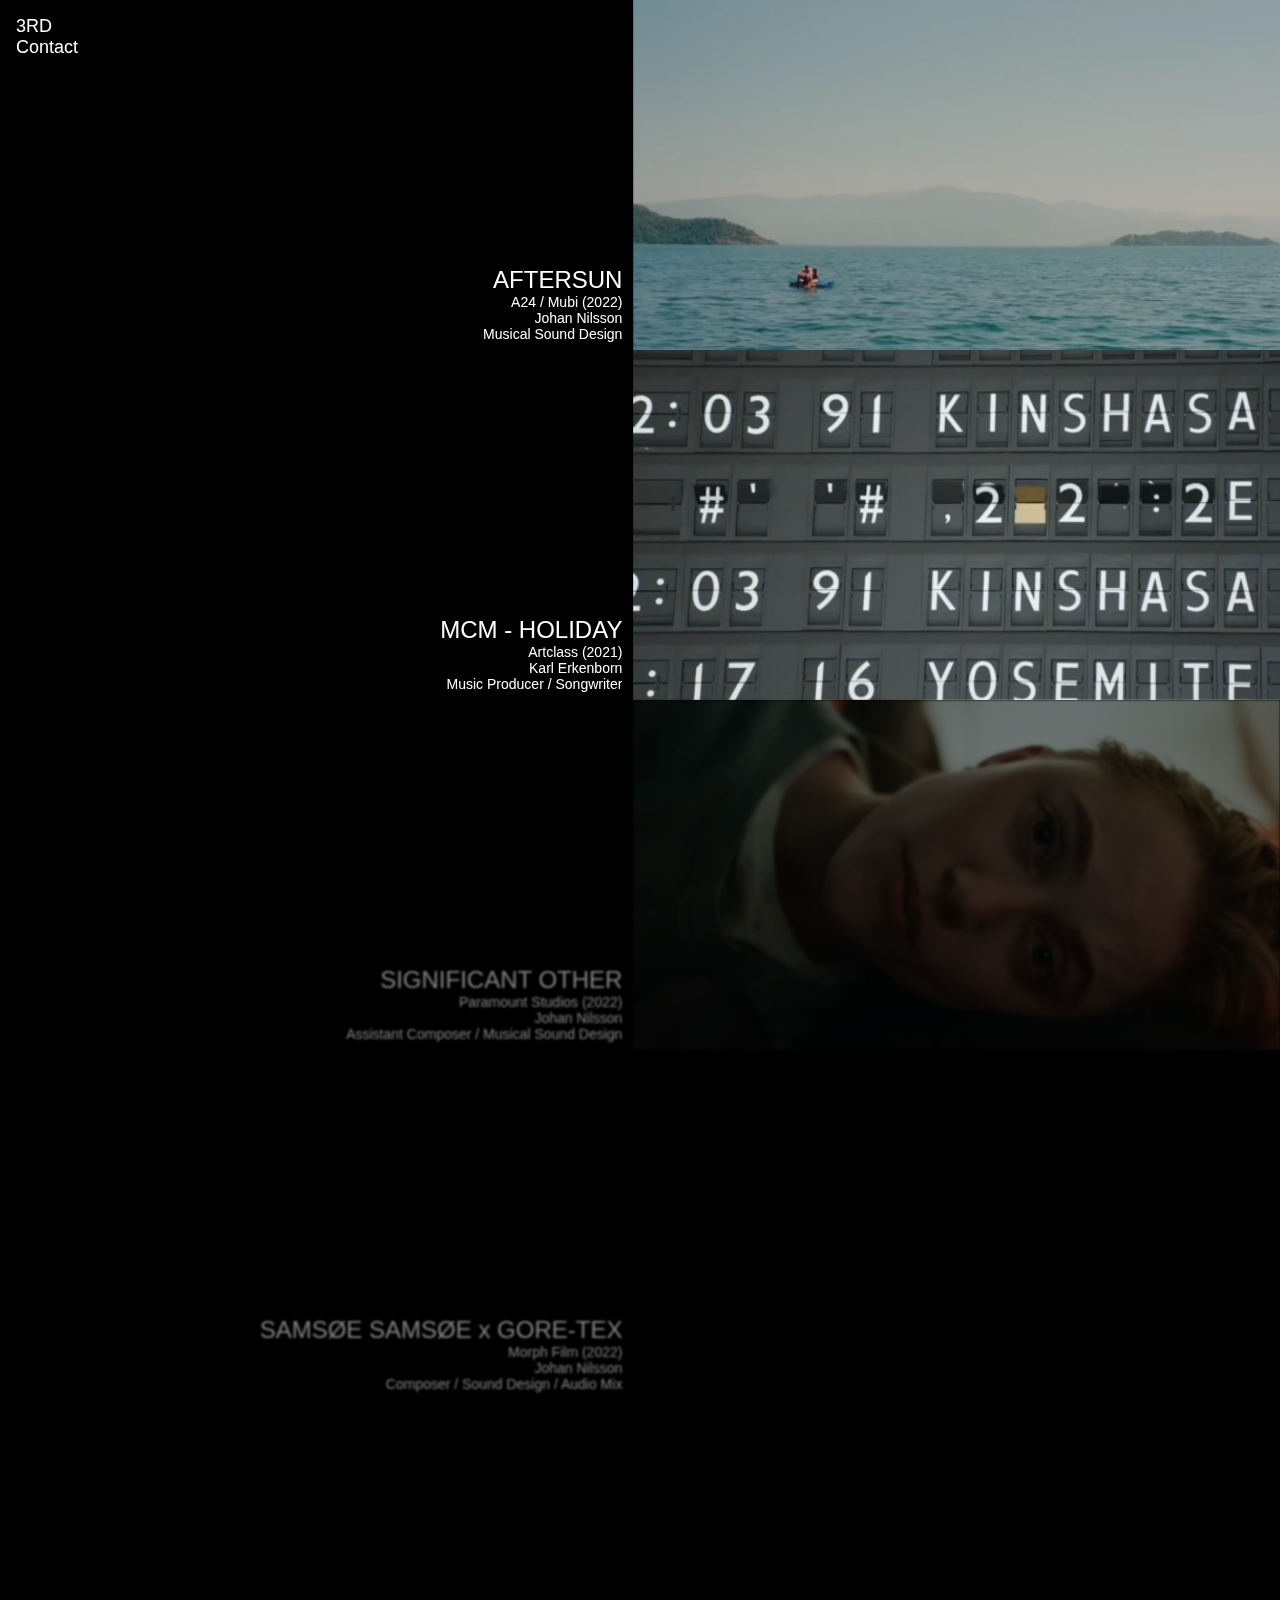
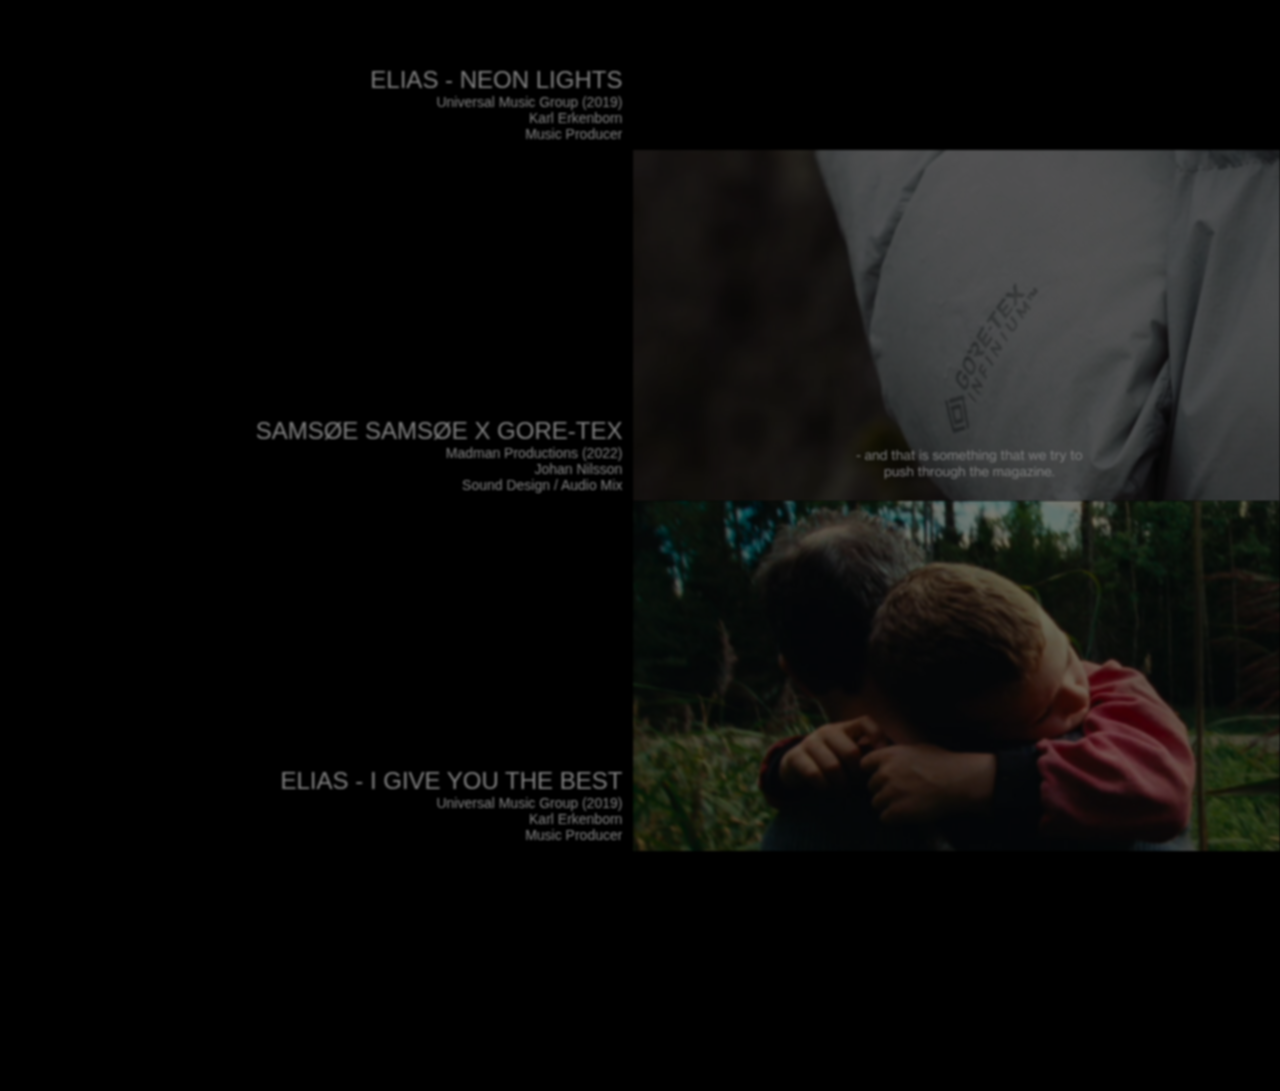
==== index.html @ 214e9d40 "Update index.html" ====
<!DOCTYPE html>

<head>
  <!--
  Okej, det som behöver fixas är;
  - videornas placering i gridden; skaffa en övergripande grid som filmerna tvingas in i, ovasett storlek.
  - att headern inte följer med förrän animationen i början har nått sitt slut. 
  - att 'hover'-funktionen ska innefatta att när man hovrar över diven ska samtliga klipp och diver vara upplysta som grundläge.
-->

  <!--Här är faviconen-->

  <link rel="icon" href="assets/star.png" />
  <link rel="stylesheet" href="styles.css" />
  <script src="main.js" defer></script>
  <script src="https://www.youtube.com/iframe_api"></script>

  <meta name="viewport" content="width=device-width, user-scalable=no" />
  <meta charset="UTF-8">
  <title>3RD</title>
</head>
<html lang="en">

<body>
  <!--Här är titeln som står högst upp på fliken.-->


  <header>
    <h2 class="alignment">
      <a href="index.html">3RD</a>
    </h2>
    <a class="alignment" id="contact-link" href="#">Contact</a>
  </header>
  <div id="contact" class="hidden">
    <div class="split people">
      <p class="infotext">
      Karl Erkenborn
      <br>
      <a href="mailto:karl@3rd.se">karl@3rd.se</a>
      <br><br>
      Johan Nilsson
      <br>
      <a href="mailto:johan@3rd.se">johan@3rd.se</a>
      <br><br>
      Ekelundsvägen 16
      <br>
      171 73 SOLNA
      <br>
      Stockholm
      </p>
    </div>
    
  
    <div class="split about">
      <p class="abouttext">
      3RD is a music production company based in Stockholm and Copenhagen. 
      We provide original music, sound design and musical commisions to a 
      wide variety of clients; spanning from major film studio productions 
      and major label releases to commercial campaigns, sound design and 
      installations within fashion, design and technology.
      <br><br>
      With over 10 years of experience in working with music and 
      sound, we are happy to offer services in all stages of music production, 
      as well as musical direction and curation.
      <br>
      </p>
    </div>
  </div>


  <div class="fade-in container">
  
    <ul>
      <li class="list-item">
        <div class="main">
          <section class="left section">
            <div class="videoinfo">
              <h1>AFTERSUN</h1>
              <p>A24 / Mubi (2022)</p>
              <p>Johan Nilsson
                <br />
                Musical Sound Design
              </p>
            </div>

          </section>

          <section class="right section">
            <div class="resize3">
              <div class="trigger-modal" data-video-id="Wtcl3vXJHjo">
                <video class="feature-video" width="100%" height="100%" autoplay muted loop playsinline>
                  <source src="assets/trailers/aftersun_trailer_480.mov" type="video/mp4" />
                </video>
              </div>
            </div>
          </section>
        </div>
      </li>





      <li class="list-item">
        <div class="main">
          <section class="left section">
            <div class="videoinfo">
              <h1>MCM - HOLIDAY</h1>
              <p>Artclass (2021)</p>
              <p>
                Karl Erkenborn
                <br />
                Music Producer / Songwriter
              </p>
            </div>

          </section>

          <section class="right section">
            <div class="resize3">
              <div class="trigger-modal" data-video-id="hmkBDtmwOSE">
                <video class="feature-video" width="100%" height="100%" autoplay muted loop playsinline>
                  <source src="assets/trailers/mcm_trailer_480.mov" type="video/mp4" />
                </video>
              </div>
            </div>
          </section>
        </div>
      </li>

      <li class="list-item">
        <div class="main">
          <section class="left section">
            <div class="videoinfo">
              <h1>SIGNIFICANT OTHER</h1>
              <p>Paramount Studios (2022)</p>
              <p>
                Johan Nilsson
                <br />
                Assistant Composer / Musical Sound Design
              </p>
            </div>

          </section>
          <section class="right section">
            <div class="resize3">
              <div class="trigger-modal" data-video-id="ztD64gAhd94">
                <video class="feature-video" width="100%" height="100%" autoplay muted loop playsinline>
                  <source src="assets/trailers/significant-other_trailer_480.mov" type="video/mp4" />
                </video>
              </div>
            </div>
          </section>
        </div>
      </li>

      <li class="list-item">
        <div class="main">
          <section class="left section">
            <div class="videoinfo">
              <h1>SAMSØE SAMSØE x GORE-TEX</h1>
              <p>Morph Film (2022)</p>
              <p>
                Johan Nilsson
                <br />
                Composer / Sound Design / Audio Mix
              </p>
            </div>

          </section>
          <section class="right section">
            <div class="resize3">
              <div class="trigger-modal" data-video-id="wa-K6lWCJnA">
                <video class="feature-video" width="100%" height="100%" autoplay muted loop playsinline>
                  <source src="assets/trailers/samsoe-car_trailer_720.mov" type="video/mp4" />
                </video>
              </div>
            </div>
          </section>
        </div>
      </li>

      <li class="list-item">
        <div class="main">
          <section class="left section">
            <div class="videoinfo">
              <h1>ELIAS - NEON LIGHTS</h1>
              <p>Universal Music Group (2019)</p>
              <p>
                Karl Erkenborn
                <br />
                Music Producer
              </p>
            </div>

          </section>
          <section class="right section">
            <div class="resize3">
              <div class="trigger-modal" data-video-id="BgChH4HIEWk">
                <video class="feature-video" width="100%" height="100%" autoplay muted loop playsinline>
                  <source src="assets/trailers/neonlights_trailer720.mov" type="video/mp4" />
                </video>
              </div>
            </div>
          </section>
        </div>
      </li>
      
            <li class="list-item">
        <div class="main">
          <section class="left section">
            <div class="videoinfo">
              <h1>SAMSØE SAMSØE X GORE-TEX</h1>
              <p>Madman Productions (2022)</p>
              <p>
                Johan Nilsson
                <br />
                Sound Design / Audio Mix
              </p>
            </div>

          </section>
          <section class="right section">
            <div class="resize3">
              <div class="trigger-modal" data-video-id="lwilpmbwAfY">
                <video class="feature-video" width="100%" height="100%" autoplay muted loop playsinline>
                  <source src="assets/trailers/samsoe-rory_trailer_720.mp4" type="video/mp4" />
                </video>
              </div>
            </div>
          </section>
        </div>
      </li>

      <li class="list-item">
        <div class="main">
          <section class="left section">
            <div class="videoinfo">
              <h1>ELIAS - I GIVE YOU THE BEST</h1>
              <p>Universal Music Group (2019)</p>
              <p>
                Karl Erkenborn
                <br />
                Music Producer
              </p>
            </div>

          </section>
          <section class="right section">
            <div class="resize3">
              <div class="trigger-modal" data-video-id="2VyI0I6NomQ">
                <video class="feature-video" width="100%" height="100%" autoplay muted loop playsinline>
                  <source src="assets/trailers/igaveyouthebest_trailer_480p.mov" type="video/mp4" />
                </video>
              </div>
            </div>
          </section>
        </div>
      </li>
    </ul>
---- styles.css ----
body {
  background: rgb(0, 0, 0);
  width: 100%;
  height: 100%;
  margin: 0;
  padding: 0;
  border: 0;
  position: relative;
}

ul,
h1,
h2,
h3,
p,
div {
  margin: 0;
  padding: 0;
}

li::marker {
  display: none;
}


.main {
  display: flex;
  flex-direction: column-reverse;
  gap: 0.5rem;
  overflow: hidden;
}

/* Här har jag röjt! */

.split {
  height: 100%;
  width: 50%;
  position: relative;
  z-index: 1;
  top: 0;
  overflow-x: hidden;
  padding-top: 250px;
  overflow: hidden;
  max-width: 50%;
}
@media screen and (max-width: 767px) {
  .split {

    padding-top: 200px;
  }
}
  

.people {
  font-family: Arial, Helvetica, sans-serif;
  font-size: 14px;
  text-align: right;
  left: -25px;
  position: relative;
  z-index: 99;

}


.about {
  font-family: Arial, Helvetica, sans-serif;
  font-size: 14px;
  text-align: left;
  right: -0px;
  position: absolute;

}

.abouttext{
  max-width:500px;
  text-align: left;
  padding-right: 0.5rem;

}
.infotext{
  
  text-align: right;
  padding-left: 0.5rem;
}
/* Och hit!  */

/* Det här var något lagg som jag inte kunde lösa...

.centered {
  position: relative;
  top: 50%;
  left: 50%;
  transform: translate(-50%, -50%);
  margin: 35px;


} */

@media (max-width: 768px) {

  p,
  h1 {
    margin-right: 0.75rem;
  }
}

@media screen and (min-width: 768px) {
  .main {
    align-items: flex-end;
    flex-direction: row;
    justify-content: right;
  }
}

/* Här ändrar vi om vi vill eller inte vill se scrollbar */

body::-webkit-scrollbar {
  display: none;
}

/* Här är det jävligt klurigt, eftersom med overflow:hidden så försvinner scrollbaren i videosarna, på bekostnad av att de inte croppas ordentligt av
  overflow-x:hidden. Det är knepigt */


/* This is the main container for the two sections */
.section {
  display: flex;
  flex-wrap: wrap;
  gap: none!important;
  margin: 0;
  padding: none;
  justify-content: right;
}

/* This is the left section */
.left {
  width: 100%;
  z-index:2;
  

}
@media screen and (max-width: 767px) {
  .left{
    margin-top: -5rem;

  }
    .videoinfo{
      margin-bottom:0.5rem;
    }
}
/* This is the right section */
.right {
  width: 100%;
  z-index:1;
  
}

.hidden {
  display: none;
}

#contact{
  margin-bottom:30rem;
}
@media screen and (max-width: 767px) {
  #contact{
    margin-bottom:60rem;
  }
}

#contact .about{

}
@media screen and (min-width: 768px) {

  /* On larger screens, make the left section 50% of the width */
  .left {
    width: 50%;
    margin-right:1.7rem;
    padding-bottom:0.5rem;
  }
}

@media screen and (min-width: 768px) {
  .section {
    width: 50%;
  }
}

video {
  cursor: pointer;

  /* Olike resize-rutor för olika klipp, för mer kontrollstyrning. */
}

.resize3 {
  object-fit: cover;
  transform: scale(108%);
  overflow: hidden;
  width: 100%;
}

p {
  font-family: Arial, Helvetica, sans-serif;
  font-size: 14px;
  color: white;
  line-height: normal;
  letter-spacing: 0px;
  text-shadow: -8px 8px 20px rgba(255, 255, 255, 0);
  text-align: right;
  padding-bottom: 0px;
}

img {
  background: rgba(255, 255, 255, 0);
  height: 100px;
  position: relative;
  width: 100px;
}

@media screen and (min-width: 768px) {
  header {
    display: flex;
    flex-direction: column;
    left: 1rem;
    top: 1rem;
    position: fixed;
    -webkit-transform: translate3d(0, 0, 0);
    transform: translate3d(0, 0, 0);
    z-index: 999;

  }

  header h2 {
    font-size: 18px;
    height: 21px;
  }

  header a {
    font-size: 18px;
    height: 21px;
  }
}


@media (max-width: 767px) {
  header {
    position: fixed;
    bottom: 0;
    overflow: hidden;
    width: 100%;
    max-height:2rem;
    z-index: 9;
    display: grid;
    grid-template-columns: 1fr 1fr;
    grid-template-rows: 1;
    grid-template-areas: "h2 a";
    background: black;
  }

  @media (min-width: 768px){
  .alignment {
    display: flex;
    justify-content: space-between;
  }
  }
  header h2 {
    grid-area: h2;
    justify-self: start;
    padding-left: 0.75rem;
    padding-bottom: 0.5rem;
    padding-top: 0.5rem;
    font-size: 16px;
  }

  header a {
    grid-area: a;
    justify-self: end;
    padding-right: 0.75rem;
    padding-bottom: 0.5rem;
    padding-top: 0.5rem;
    font-size: 18px;
  }

  /* Hvis du slår det her til så ændres aspect ratio på mobile. */
  .trigger-modal,
  .feature-video {
    aspect-ratio: 3/1 !important;
    width: 100% !important;
    height: 100% !important;
  }

  /* Hvis du slår det her fra så undgår du gaps på mobile */
  /* .list-item:first-of-type {
          margin-top: 6rem;
        }
    
        .list-item {
          padding-bottom:6rem;
        }
        
        */


}

header * {
  width: fit-content;
  padding: 0;
  margin: 0;
}


h1 {
  font-family: Arial, Helvetica, sans-serif;
  font-size: 16px;
  text-align: right;
  color: white;
  font-weight: normal;
  

}

h2 {
  font-family: Arial, Helvetica, sans-serif;
  font-size: 14px;
  font-weight: lighter;
  color: rgb(255, 255, 255);
  column-count: 2;
  column-rule-color: white;
  column-rule-width: 1px;
  letter-spacing: 0px;
  text-shadow: 0 0 15px rgba(255, 255, 255, 0);
  padding: 0;
  margin: 0;

}

@media screen and (min-width: 768px) {
  h1 {
    font-size: 24px;
  }

  h2 {
    font-size: 14px;
  }

}

div {
  line-height: normal;
  overflow: hidden;
  color: white;

}

a {
  font-family: Arial, Helvetica, sans-serif;
  font-size: 14px;
  font-weight: normal;
  color: white;
  text-decoration: none;
}

/* 
ul:hover li {
  opacity: 0.5;
  filter: blur(1px);
  transition: ease 0.5s;
}

ul li:hover {
  opacity: 1;
  filter: blur(0px);
}

ul section:left:hover {
  opacity: 1 !important;
  filter: blur(0px) !important;
} */

.fade-in {
  animation: fadeIn ease 1s;
  -webkit-animation: fadeIn ease 1s;
  -moz-animation: fadeIn ease 1s;
  -o-animation: fadeIn ease 1s;
  -ms-animation: fadeIn ease 1s;
  position: relative;
}

@keyframes fadeIn {
  0% {
    opacity: 0;
    -webkit-filter: blur(5px);
  }

  100% {
    opacity: 1;
    -webkit-filter: blur(0px);
  }
}

@-moz-keyframes fadeIn {
  0% {
    opacity: 0;
  }

  100% {
    opacity: 1;
  }
}

@-webkit-keyframes fadeIn {
  0% {
    opacity: 0;
  }

  100% {
    opacity: 1;
  }
}

@-o-keyframes fadeIn {
  0% {
    opacity: 0;
  }

  100% {
    opacity: 1;
  }
}

@-ms-keyframes fadeIn {
  0% {
    opacity: 0;
  }

  100% {
    opacity: 1;
  }
}

/* oscars css */

.list-item:first-of-type {
  margin-top: none;
}

.list-item {
  margin: 0;
  padding: 0;
  
}

.list-item {
  opacity: 0.5;
  filter: blur(1px);
  transition: ease 0.5s;
}

.list-item:last-of-type {
  margin-bottom: 15rem;
}
@media  screen and (max-width: 767px) {
  .list-item:last-of-type{
    margin-bottom:2rem;
  }
}

.sharp {
  opacity: 1;
  filter: blur(0px);
}

.container {
  position: relative;
}

.modal {
  background-color: rgba(0, 0, 0, 1);
  display: none;
  position: fixed;
  inset: 0;
  z-index: 1;
}

.modal-content {
  height: 100%;
  position: absolute;
  width: 100%;
  top: 50%;
  left: 50%;
  max-width: 100%;
  transform: translate(-50%, -50%);
}


.modal-closer {
  color: #fff;
  cursor: pointer;
  font-size: 3rem;
  top: 1rem;
  right: 2rem;
  position: absolute;
  z-index: 99;
  line-height: 0.5;
}

.modal-video {
  height: 100%;
  position: absolute;
  width: 100%;
  top: 50%;
  left: 50%;
  max-width: 100%;
  transform: translate(-50%, -50%);
}

.trigger-modal {
  display: flex;
  width: 100%;
  padding-top: 56.25%;
  position: relative;
}

.feature-video {
  width: 100%;
  height: 100%;
  overflow: hidden;
  object-fit: cover;
  position: absolute;
  inset: 0;
}

/* Add styles for the modal */
.fullscreen-modal {
  position: fixed;
  top: 0;
  left: 0;
  width: 100%;
  height: 100%;
  background-color: rgba(0, 0, 0, 0.7);
  display: flex;
  justify-content: center;
  align-items: center;
  z-index: 9999;
}

/* Add styles for the iframe */
.fullscreen-modal iframe {
  width: 100%;
  height: 100%;
  border: none;
}

/* Add styles for the close button */
.fullscreen-modal .close {
  position: absolute;
  top: 20px;
  right: 20px;
  font-size: 24px;
  color: #fff;
  background-color: transparent;
  border: none;
  cursor: pointer;
}

/* Add hover styles for the close button */
.fullscreen-modal .close:hover {
  color: #ccc;
}
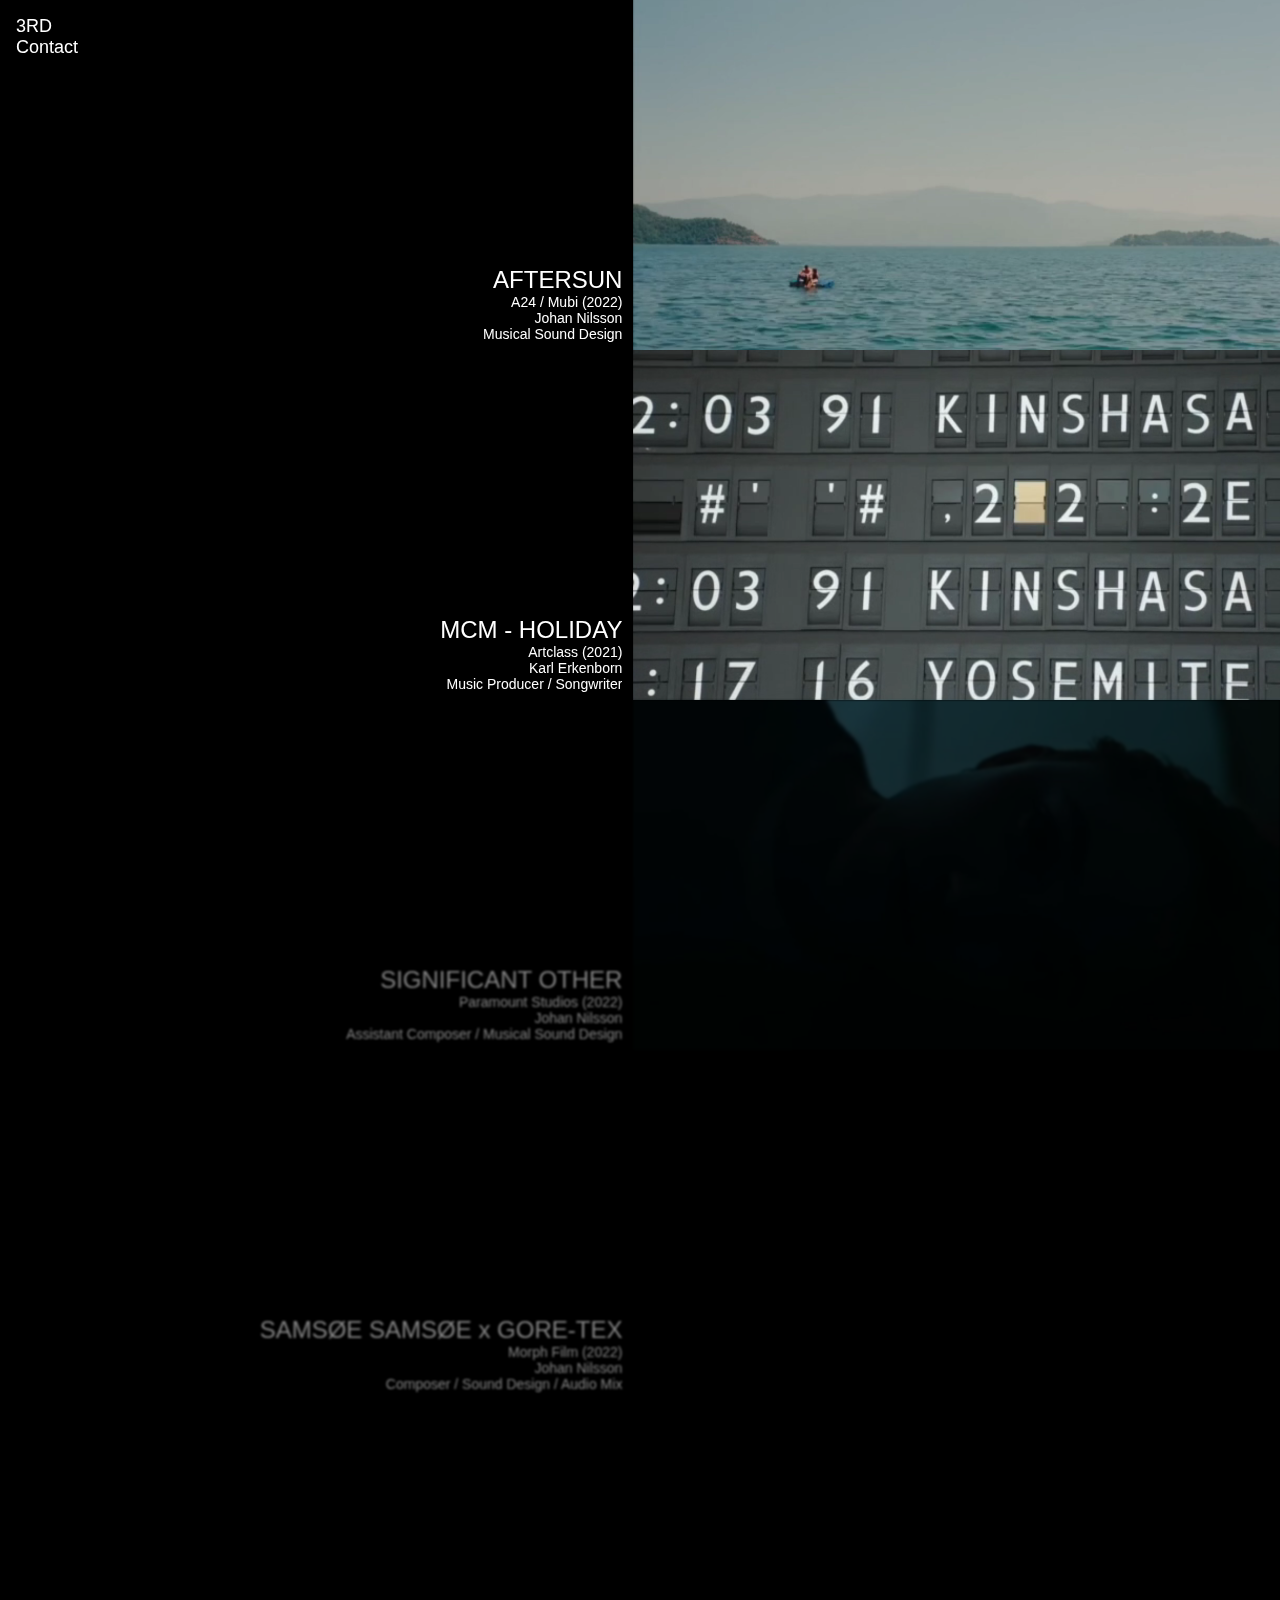
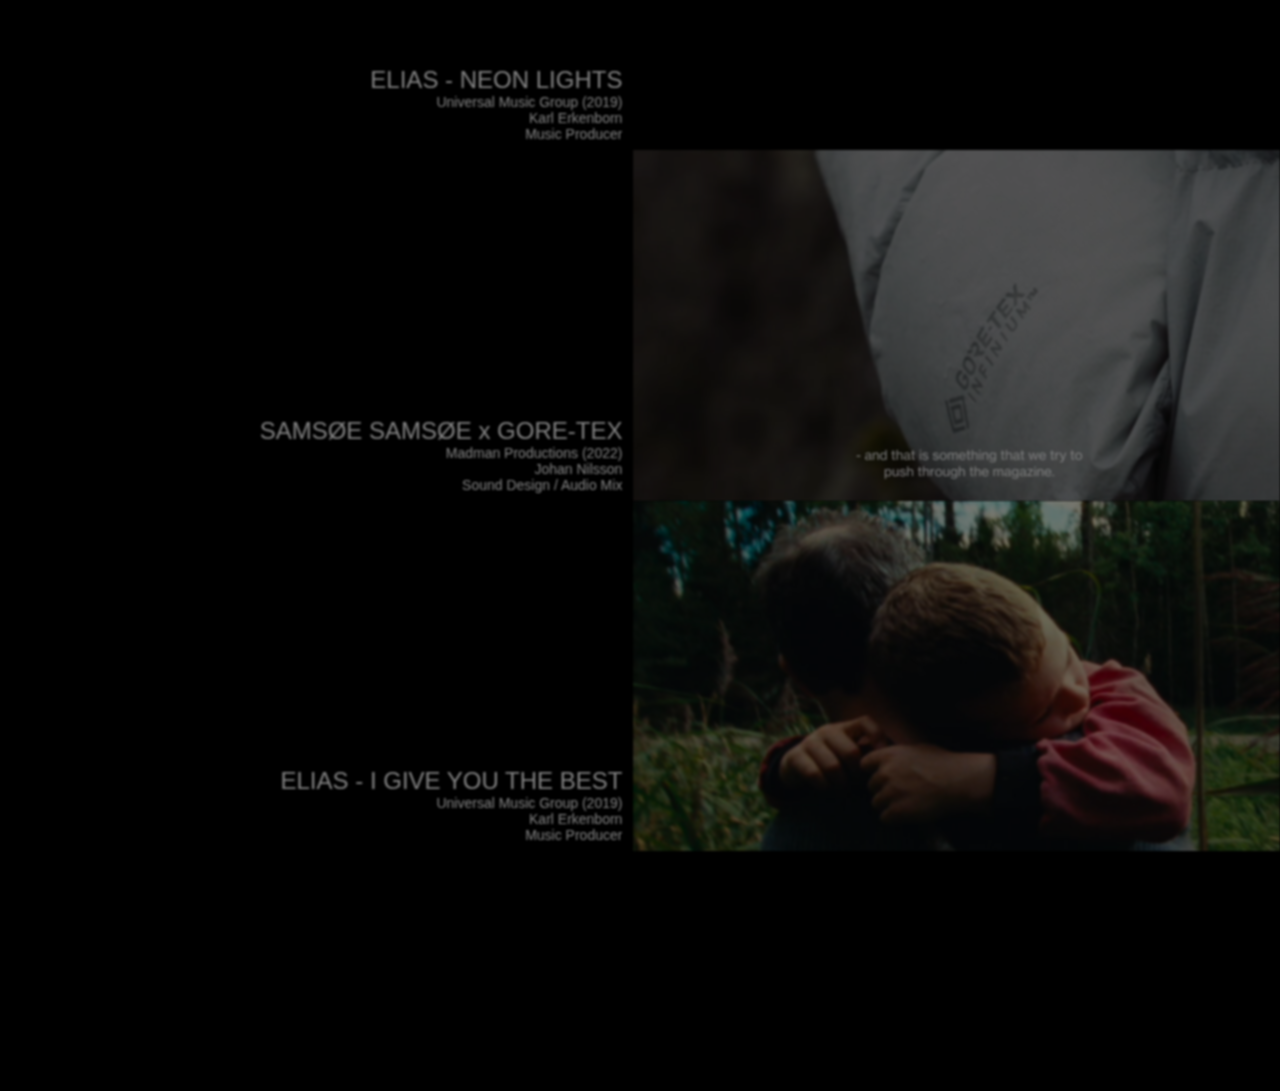
==== commit 1061d05a: "Update index.html" ====
--- a/index.html
+++ b/index.html
@@ -210,7 +210,7 @@
         <div class="main">
           <section class="left section">
             <div class="videoinfo">
-              <h1>SAMSØE SAMSØE X GORE-TEX</h1>
+              <h1>SAMSØE SAMSØE x GORE-TEX</h1>
               <p>Madman Productions (2022)</p>
               <p>
                 Johan Nilsson
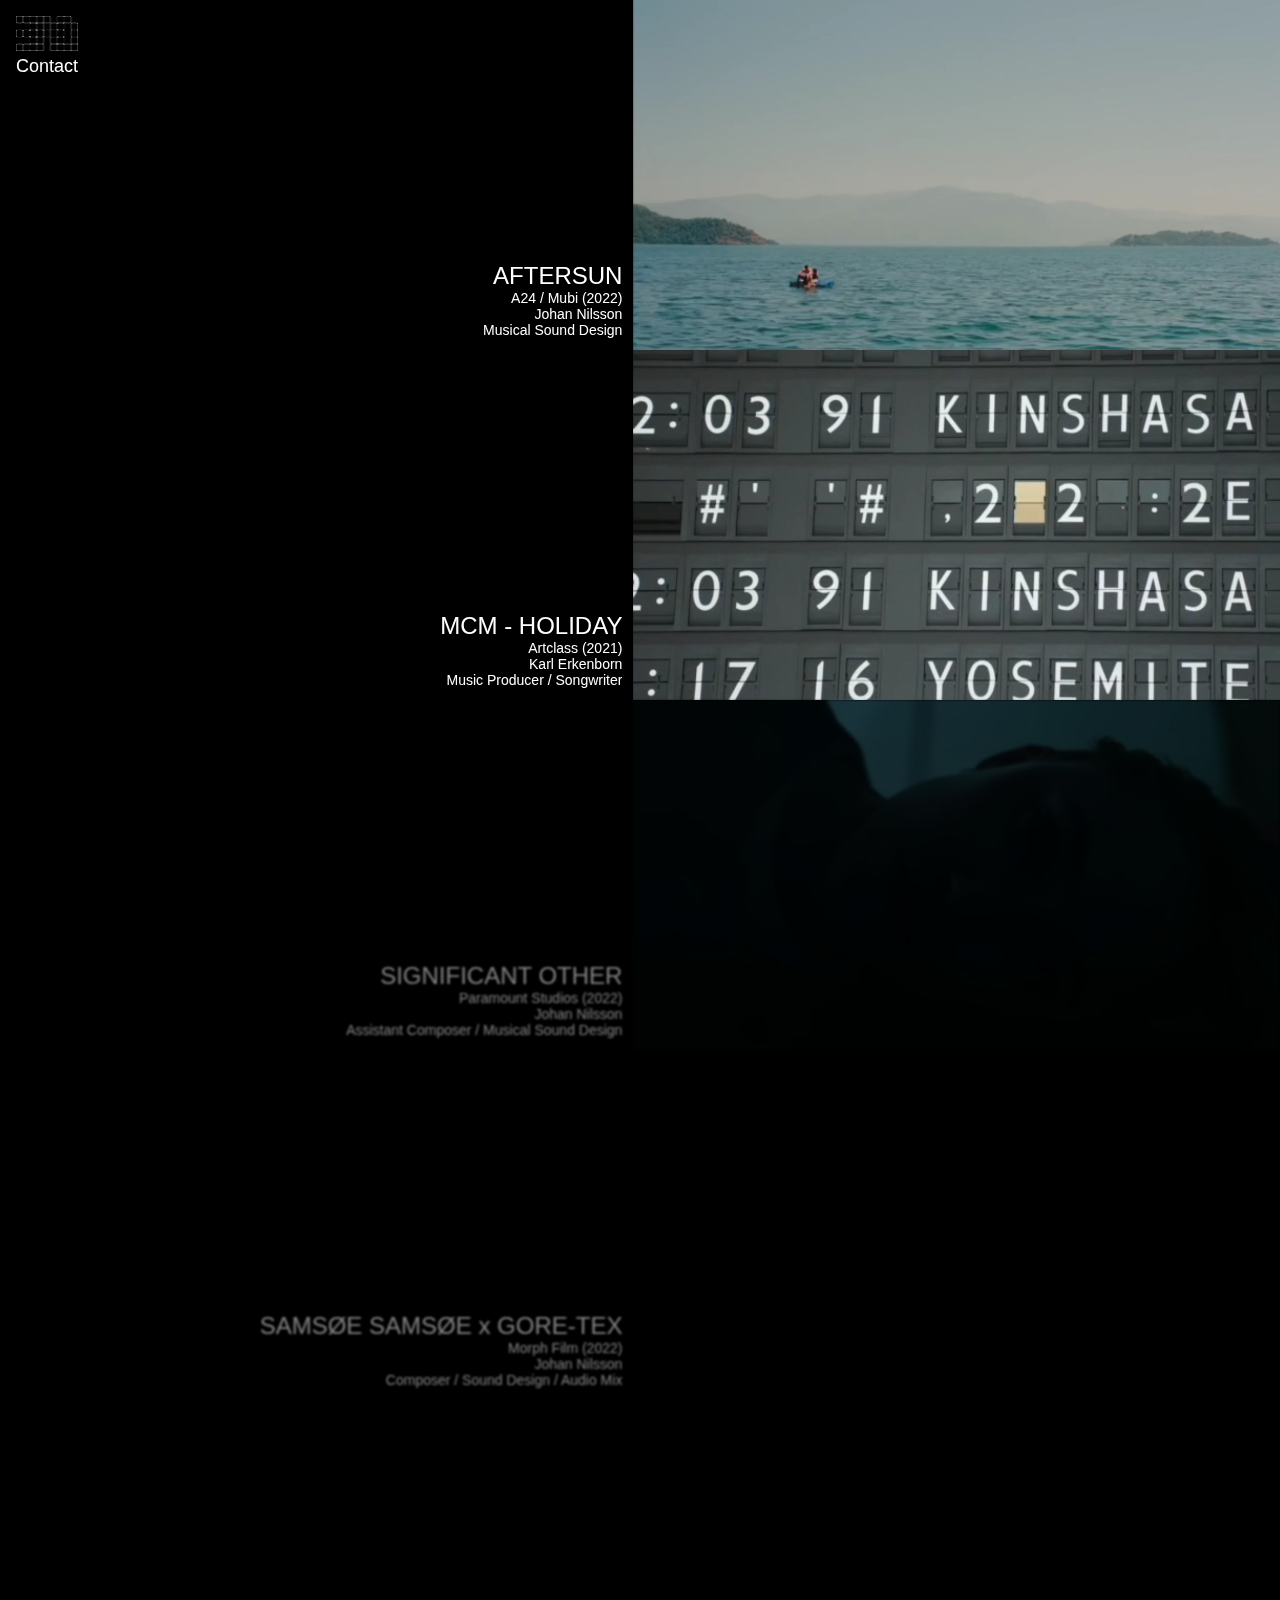
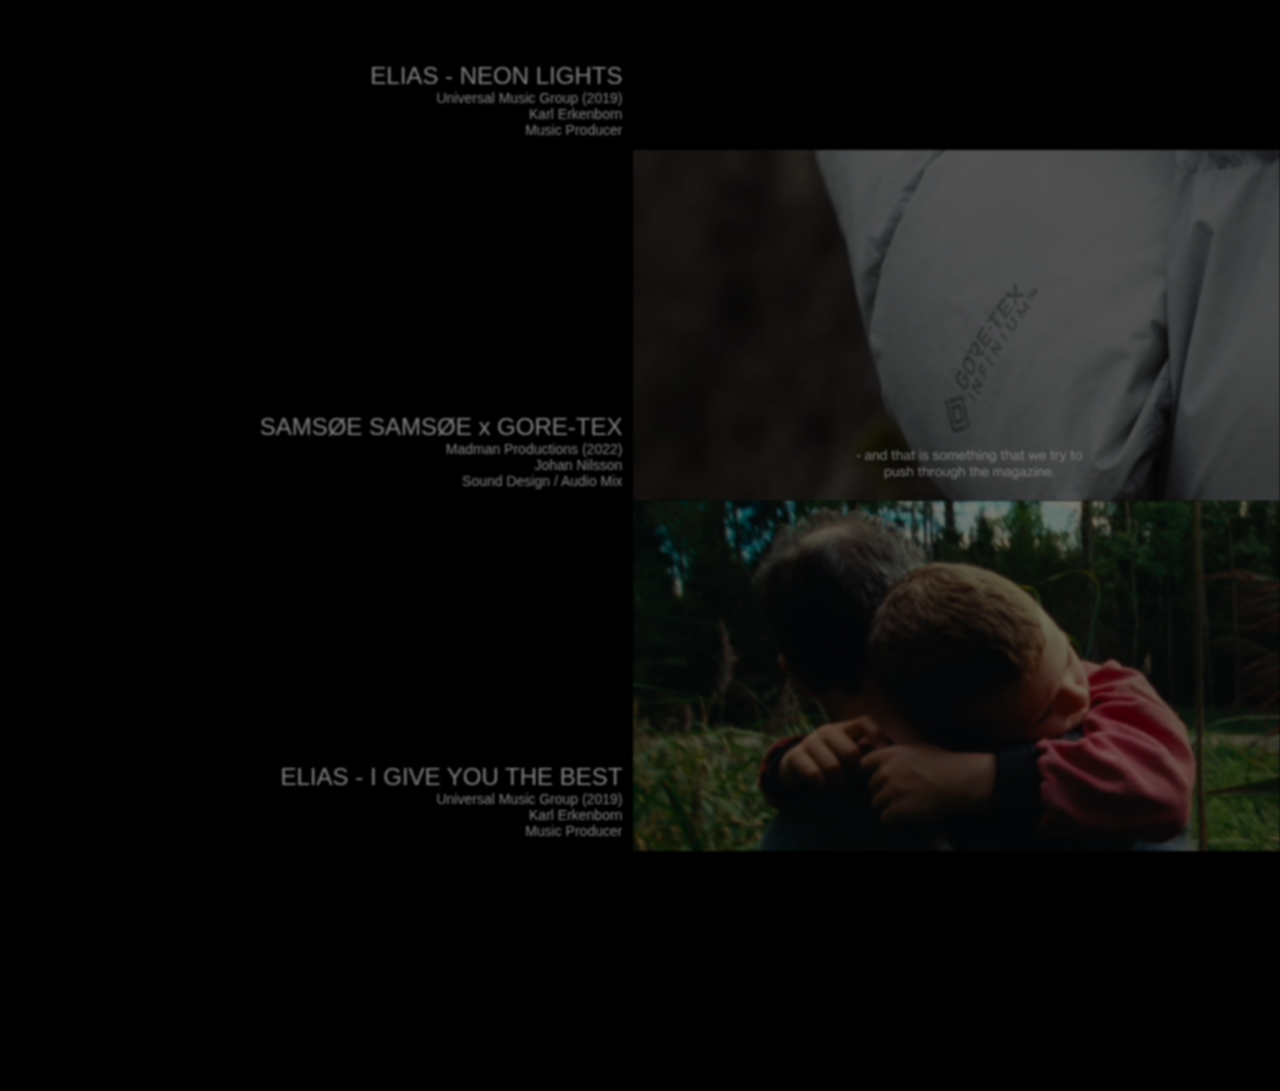
==== commit 0dada4d1: "logo png added" ====
--- a/index.html
+++ b/index.html
@@ -26,50 +26,54 @@
 
 
   <header>
+    <a class="logoDesktop" href="javascript:window.location.href=window.location.href">
+      <img src="assets/3rd-logo-main.png" alt="3RD Logo" class="logoDesktop">
+    </a>
     <h2 class="alignment">
-      <a href="index.html">3RD</a>
+
+      <a class="logoMobile" href="javascript:window.location.href=window.location.href">3RD</a>
     </h2>
     <a class="alignment" id="contact-link" href="#">Contact</a>
   </header>
   <div id="contact" class="hidden">
     <div class="split people">
       <p class="infotext">
-      Karl Erkenborn
-      <br>
-      <a href="mailto:karl@3rd.se">karl@3rd.se</a>
-      <br><br>
-      Johan Nilsson
-      <br>
-      <a href="mailto:johan@3rd.se">johan@3rd.se</a>
-      <br><br>
-      Ekelundsvägen 16
-      <br>
-      171 73 SOLNA
-      <br>
-      Stockholm
+        Karl Erkenborn
+        <br>
+        <a href="mailto:karl@3rd.se">karl@3rd.se</a>
+        <br><br>
+        Johan Nilsson
+        <br>
+        <a href="mailto:johan@3rd.se">johan@3rd.se</a>
+        <br><br>
+        Ekelundsvägen 16
+        <br>
+        171 73 SOLNA
+        <br>
+        Stockholm
       </p>
     </div>
-    
-  
+
+
     <div class="split about">
       <p class="abouttext">
-      3RD is a music production company based in Stockholm and Copenhagen. 
-      We provide original music, sound design and musical commisions to a 
-      wide variety of clients; spanning from major film studio productions 
-      and major label releases to commercial campaigns, sound design and 
-      installations within fashion, design and technology.
-      <br><br>
-      With over 10 years of experience in working with music and 
-      sound, we are happy to offer services in all stages of music production, 
-      as well as musical direction and curation.
-      <br>
+        3RD is a music production company based in Stockholm and Copenhagen.
+        We provide original music, sound design and musical commisions to a
+        wide variety of clients; spanning from major film studio productions
+        and major label releases to commercial campaigns, sound design and
+        installations within fashion, design and technology.
+        <br><br>
+        With over 10 years of experience in working with music and
+        sound, we are happy to offer services in all stages of music production,
+        as well as musical direction and curation.
+        <br>
       </p>
     </div>
   </div>
 
 
   <div class="fade-in container">
-  
+
     <ul>
       <li class="list-item">
         <div class="main">
@@ -205,8 +209,8 @@
           </section>
         </div>
       </li>
-      
-            <li class="list-item">
+
+      <li class="list-item">
         <div class="main">
           <section class="left section">
             <div class="videoinfo">
@@ -257,4 +261,4 @@
           </section>
         </div>
       </li>
-    </ul>
+    </ul>--- a/styles.css
+++ b/styles.css
@@ -43,13 +43,14 @@
   overflow: hidden;
   max-width: 50%;
 }
+
 @media screen and (max-width: 767px) {
   .split {
 
     padding-top: 200px;
   }
 }
-  
+
 
 .people {
   font-family: Arial, Helvetica, sans-serif;
@@ -71,17 +72,19 @@
 
 }
 
-.abouttext{
-  max-width:500px;
+.abouttext {
+  max-width: 500px;
   text-align: left;
   padding-right: 0.5rem;
 
 }
-.infotext{
-  
+
+.infotext {
+
   text-align: right;
   padding-left: 0.5rem;
 }
+
 /* Och hit!  */
 
 /* Det här var något lagg som jag inte kunde lösa...
@@ -126,7 +129,7 @@
 .section {
   display: flex;
   flex-wrap: wrap;
-  gap: none!important;
+  gap: none !important;
   margin: 0;
   padding: none;
   justify-content: right;
@@ -135,49 +138,50 @@
 /* This is the left section */
 .left {
   width: 100%;
-  z-index:2;
-  
-
-}
+  z-index: 2;
+
+
+}
+
 @media screen and (max-width: 767px) {
-  .left{
+  .left {
     margin-top: -5rem;
 
   }
-    .videoinfo{
-      margin-bottom:0.5rem;
-    }
-}
+
+  .videoinfo {
+    margin-bottom: 0.5rem;
+  }
+}
+
 /* This is the right section */
 .right {
   width: 100%;
-  z-index:1;
-  
+  z-index: 1;
+
 }
 
 .hidden {
   display: none;
 }
 
-#contact{
-  margin-bottom:30rem;
-}
+#contact {
+  margin-bottom: 30rem;
+}
+
 @media screen and (max-width: 767px) {
-  #contact{
-    margin-bottom:60rem;
-  }
-}
-
-#contact .about{
-
-}
+  #contact {
+    margin-bottom: 60rem;
+  }
+}
+
 @media screen and (min-width: 768px) {
 
   /* On larger screens, make the left section 50% of the width */
   .left {
     width: 50%;
-    margin-right:1.7rem;
-    padding-bottom:0.5rem;
+    margin-right: 1.7rem;
+    padding-bottom: 0.75rem;
   }
 }
 
@@ -242,14 +246,40 @@
   }
 }
 
+@media (min-width: 768px) {
+  .alignment {
+    display: flex;
+    justify-content: space-between;
+  }
+
+  h2.alignment {
+    display: none;
+  }
+
+  .logoMobile {
+    display: none
+  }
+
+  .logoDesktop {
+    width: 62px;
+    height: auto;
+  }
+}
 
 @media (max-width: 767px) {
+  .logoDesktop {
+    display: none;
+    width: 25px;
+    height: auto;
+
+  }
+
   header {
     position: fixed;
     bottom: 0;
     overflow: hidden;
     width: 100%;
-    max-height:2rem;
+    max-height: 2rem;
     z-index: 9;
     display: grid;
     grid-template-columns: 1fr 1fr;
@@ -258,18 +288,14 @@
     background: black;
   }
 
-  @media (min-width: 768px){
-  .alignment {
-    display: flex;
-    justify-content: space-between;
-  }
-  }
+
+
   header h2 {
     grid-area: h2;
     justify-self: start;
     padding-left: 0.75rem;
-    padding-bottom: 0.5rem;
-    padding-top: 0.5rem;
+    padding-bottom: 0.75rem;
+    padding-top: 0.3rem;
     font-size: 16px;
   }
 
@@ -277,8 +303,8 @@
     grid-area: a;
     justify-self: end;
     padding-right: 0.75rem;
-    padding-bottom: 0.5rem;
-    padding-top: 0.5rem;
+    padding-bottom: 0.75rem;
+    padding-top: 0.3rem;
     font-size: 18px;
   }
 
@@ -317,7 +343,7 @@
   text-align: right;
   color: white;
   font-weight: normal;
-  
+
 
 }
 
@@ -449,7 +475,7 @@
 .list-item {
   margin: 0;
   padding: 0;
-  
+
 }
 
 .list-item {
@@ -461,9 +487,10 @@
 .list-item:last-of-type {
   margin-bottom: 15rem;
 }
-@media  screen and (max-width: 767px) {
-  .list-item:last-of-type{
-    margin-bottom:2rem;
+
+@media screen and (max-width: 767px) {
+  .list-item:last-of-type {
+    margin-bottom: 2rem;
   }
 }
 
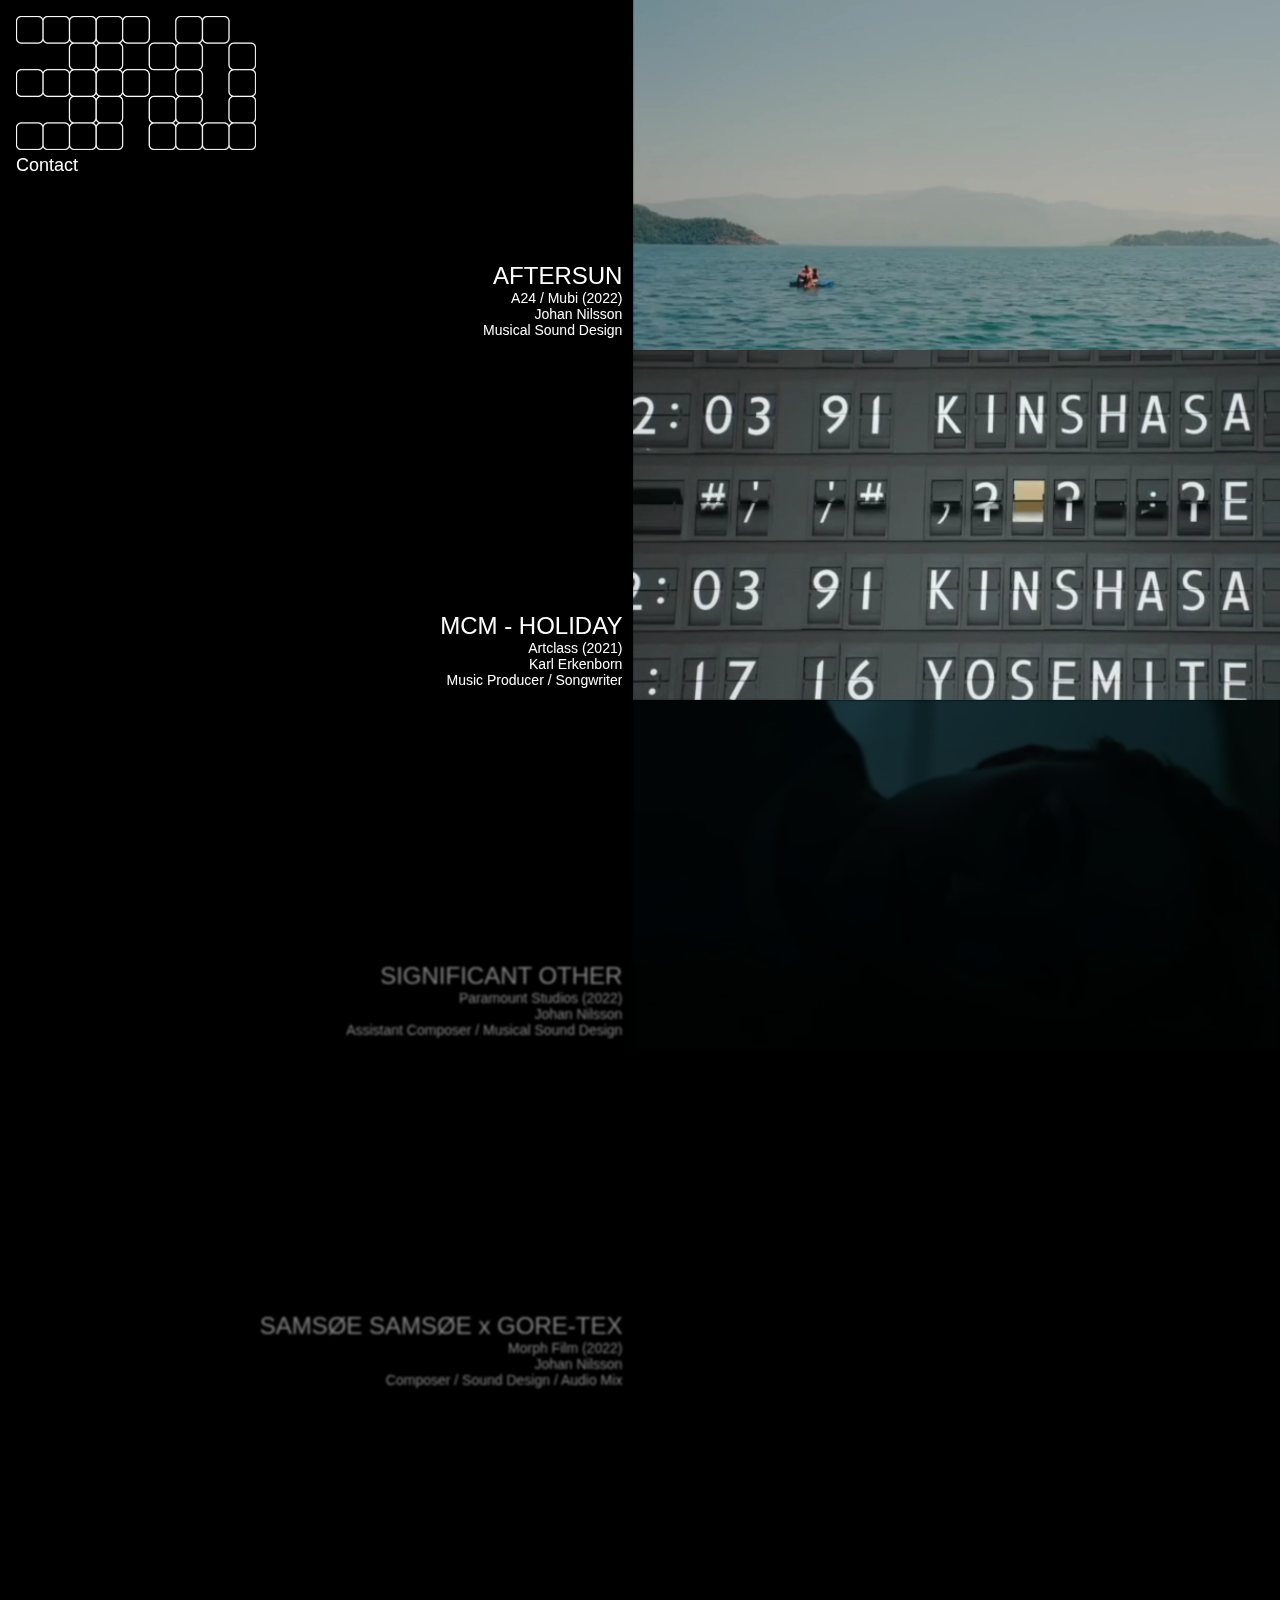
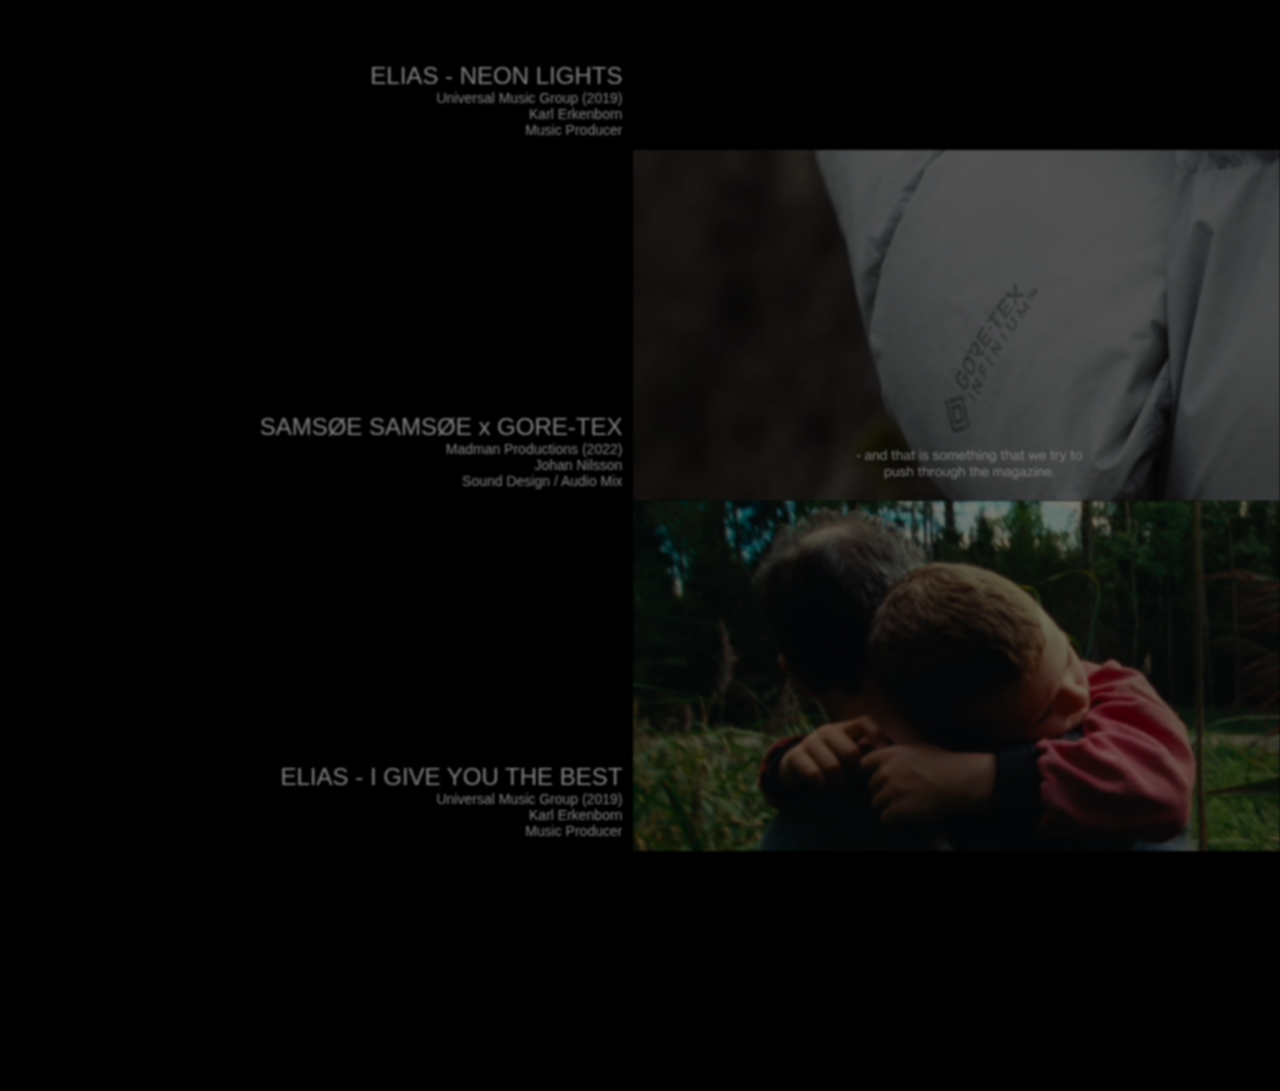
==== commit 092138c0: "Update index.html" ====
--- a/index.html
+++ b/index.html
@@ -58,7 +58,7 @@
     <div class="split about">
       <p class="abouttext">
         3RD is a music production company based in Stockholm and Copenhagen.
-        We provide original music, sound design and musical commisions to a
+        We provide original music, sound design and musical commissions to a
         wide variety of clients; spanning from major film studio productions
         and major label releases to commercial campaigns, sound design and
         installations within fashion, design and technology.
@@ -261,4 +261,4 @@
           </section>
         </div>
       </li>
-    </ul>+    </ul>
--- a/styles.css
+++ b/styles.css
@@ -261,7 +261,7 @@
   }
 
   .logoDesktop {
-    width: 62px;
+    width: 240px;
     height: auto;
   }
 }
@@ -595,4 +595,4 @@
 /* Add hover styles for the close button */
 .fullscreen-modal .close:hover {
   color: #ccc;
-}+}
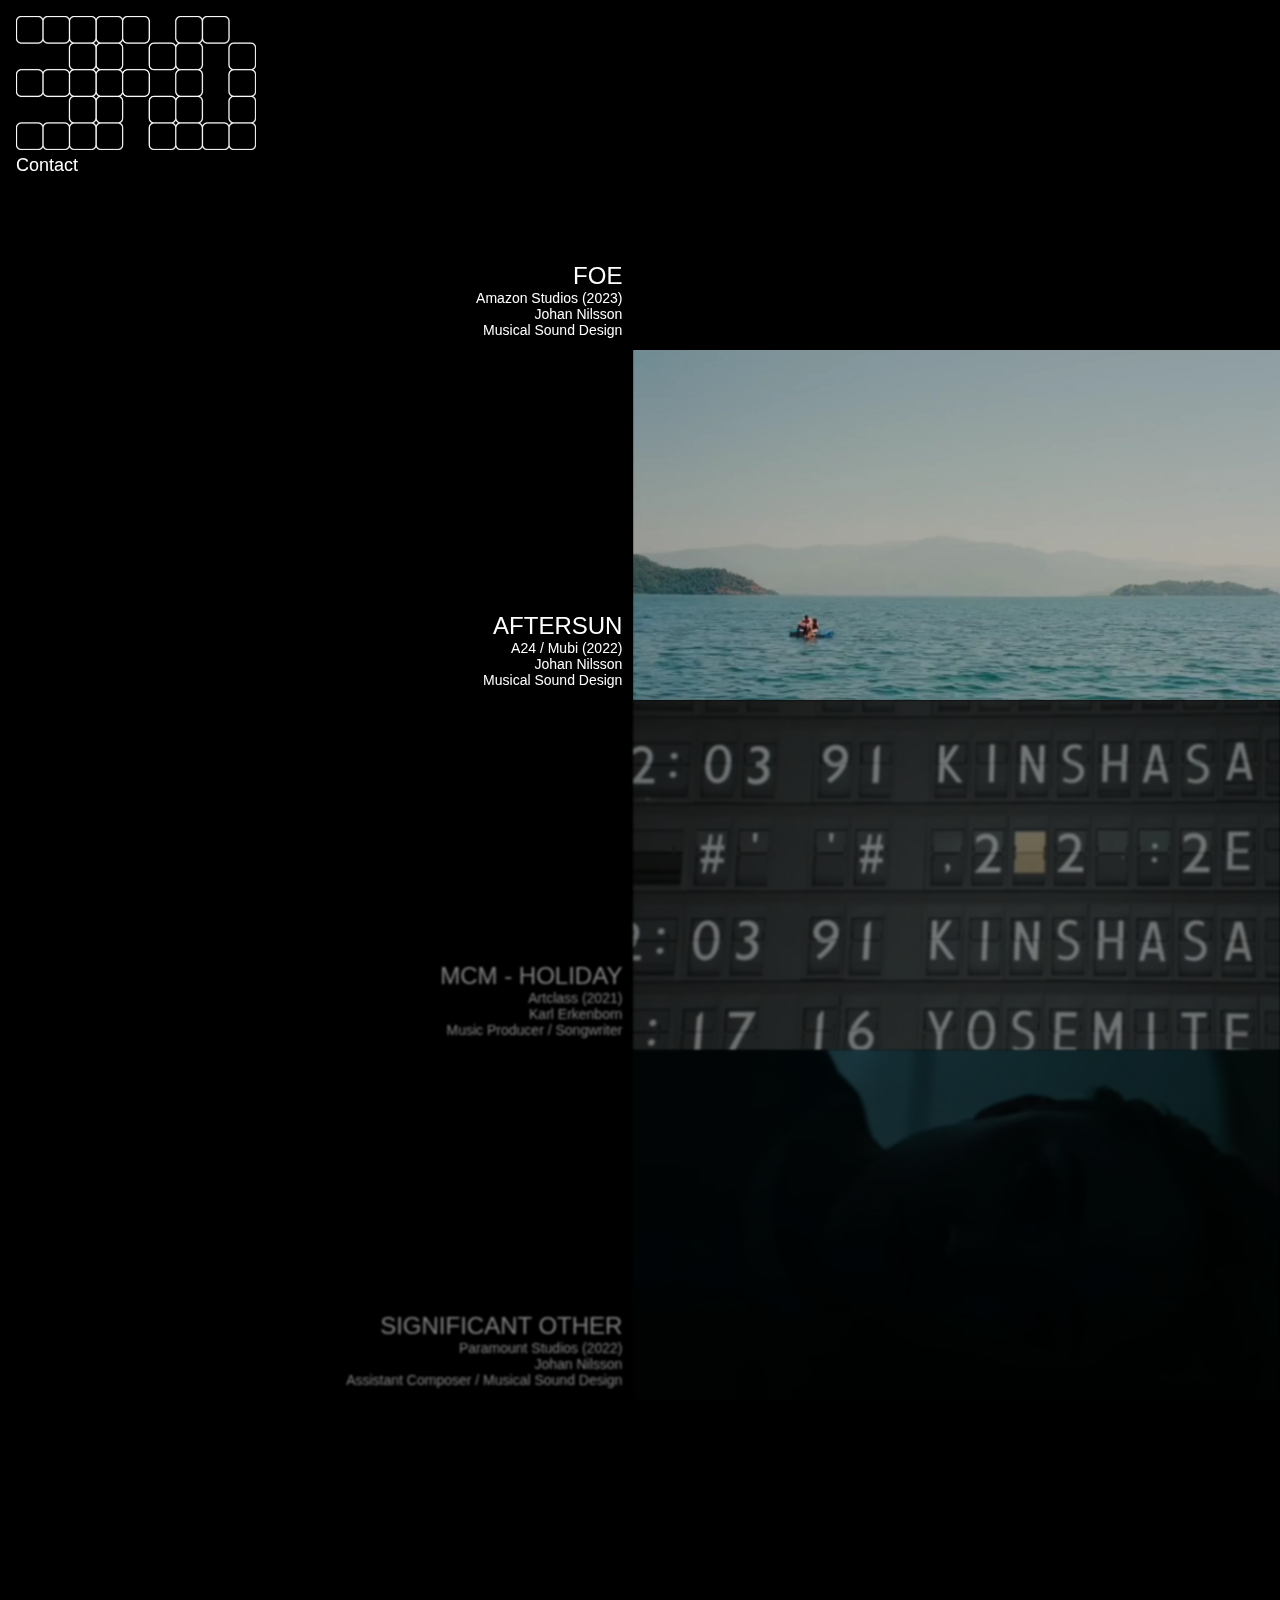
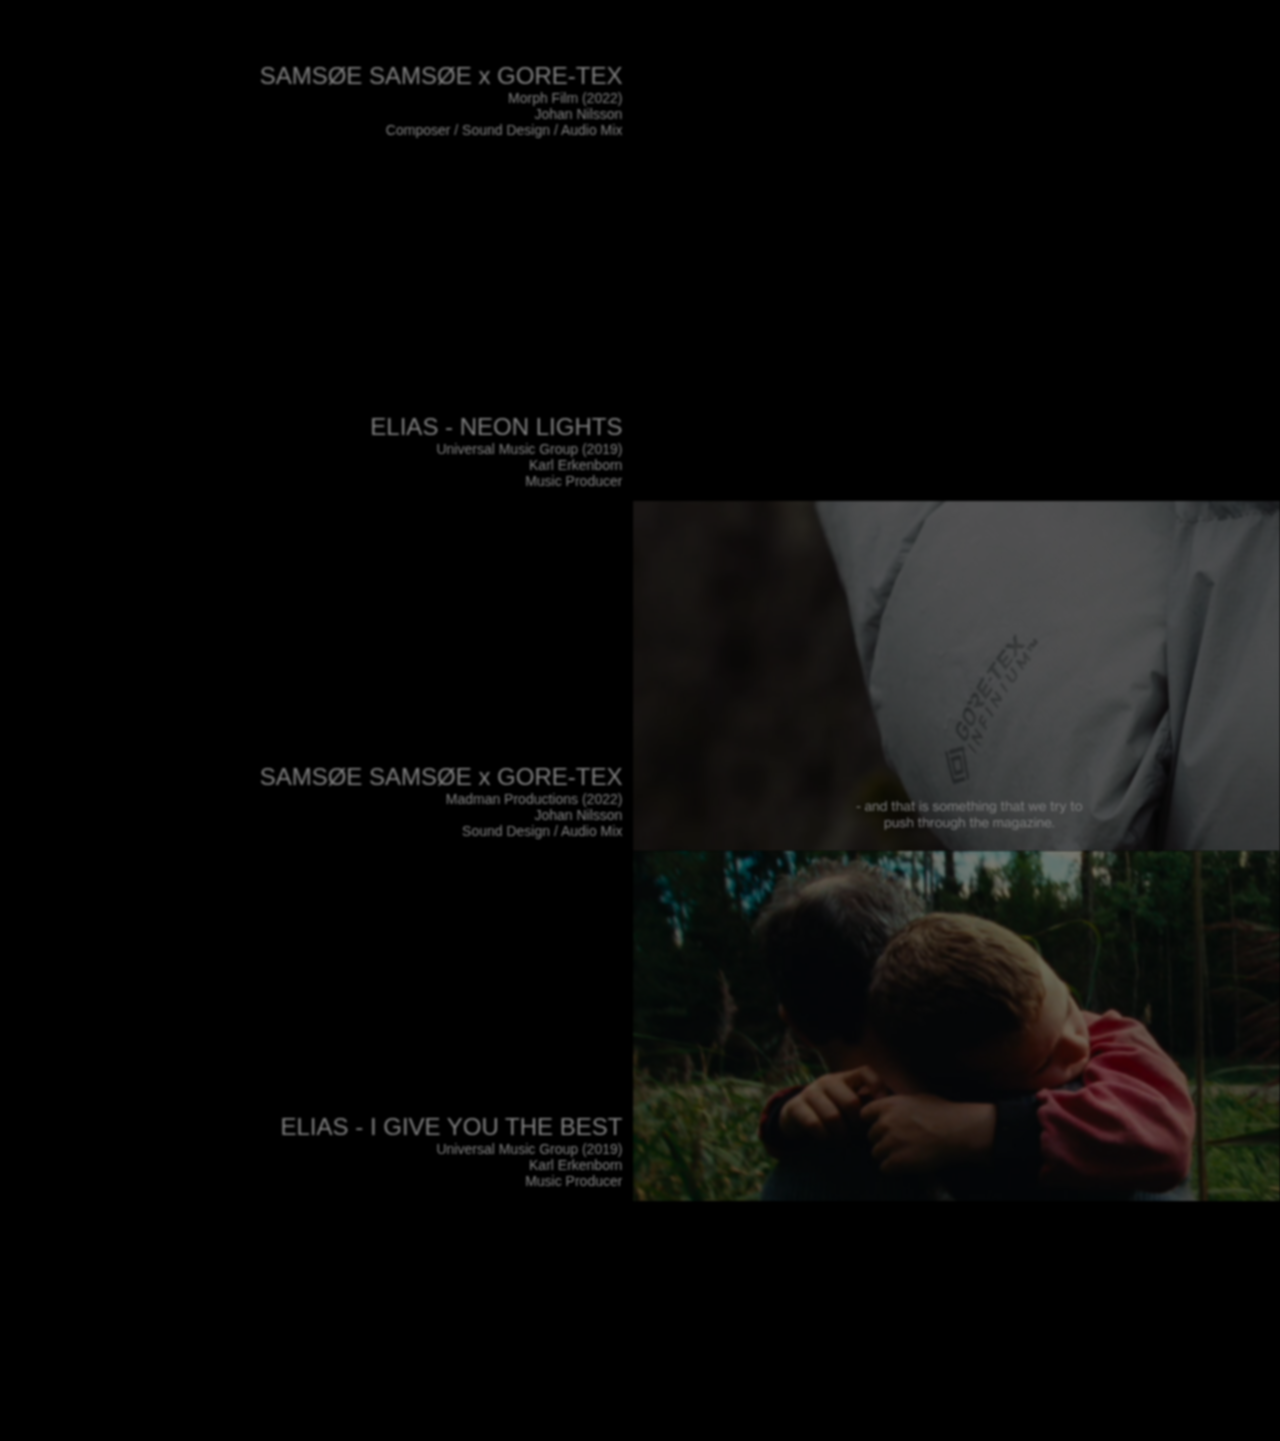
==== commit 66c9cfe7: "Update index.html" ====
--- a/index.html
+++ b/index.html
@@ -75,6 +75,33 @@
   <div class="fade-in container">
 
     <ul>
+          <li class="list-item">
+        <div class="main">
+          <section class="left section">
+            <div class="videoinfo">
+              <h1>FOE</h1>
+              <p>Amazon Studios (2023)</p>
+              <p>Johan Nilsson
+                <br />
+                Musical Sound Design
+              </p>
+            </div>
+
+          </section>
+
+          <section class="right section">
+            <div class="resize3">
+              <div class="trigger-modal" data-video-id="xgCy5Y_bi2Q">
+                <video class="feature-video" width="100%" height="100%" autoplay muted loop playsinline>
+                  <source src="assets/trailers/foe_trailer_480.mov" type="video/mp4" />
+                </video>
+              </div>
+            </div>
+          </section>
+        </div>
+      </li>
+
+      
       <li class="list-item">
         <div class="main">
           <section class="left section">
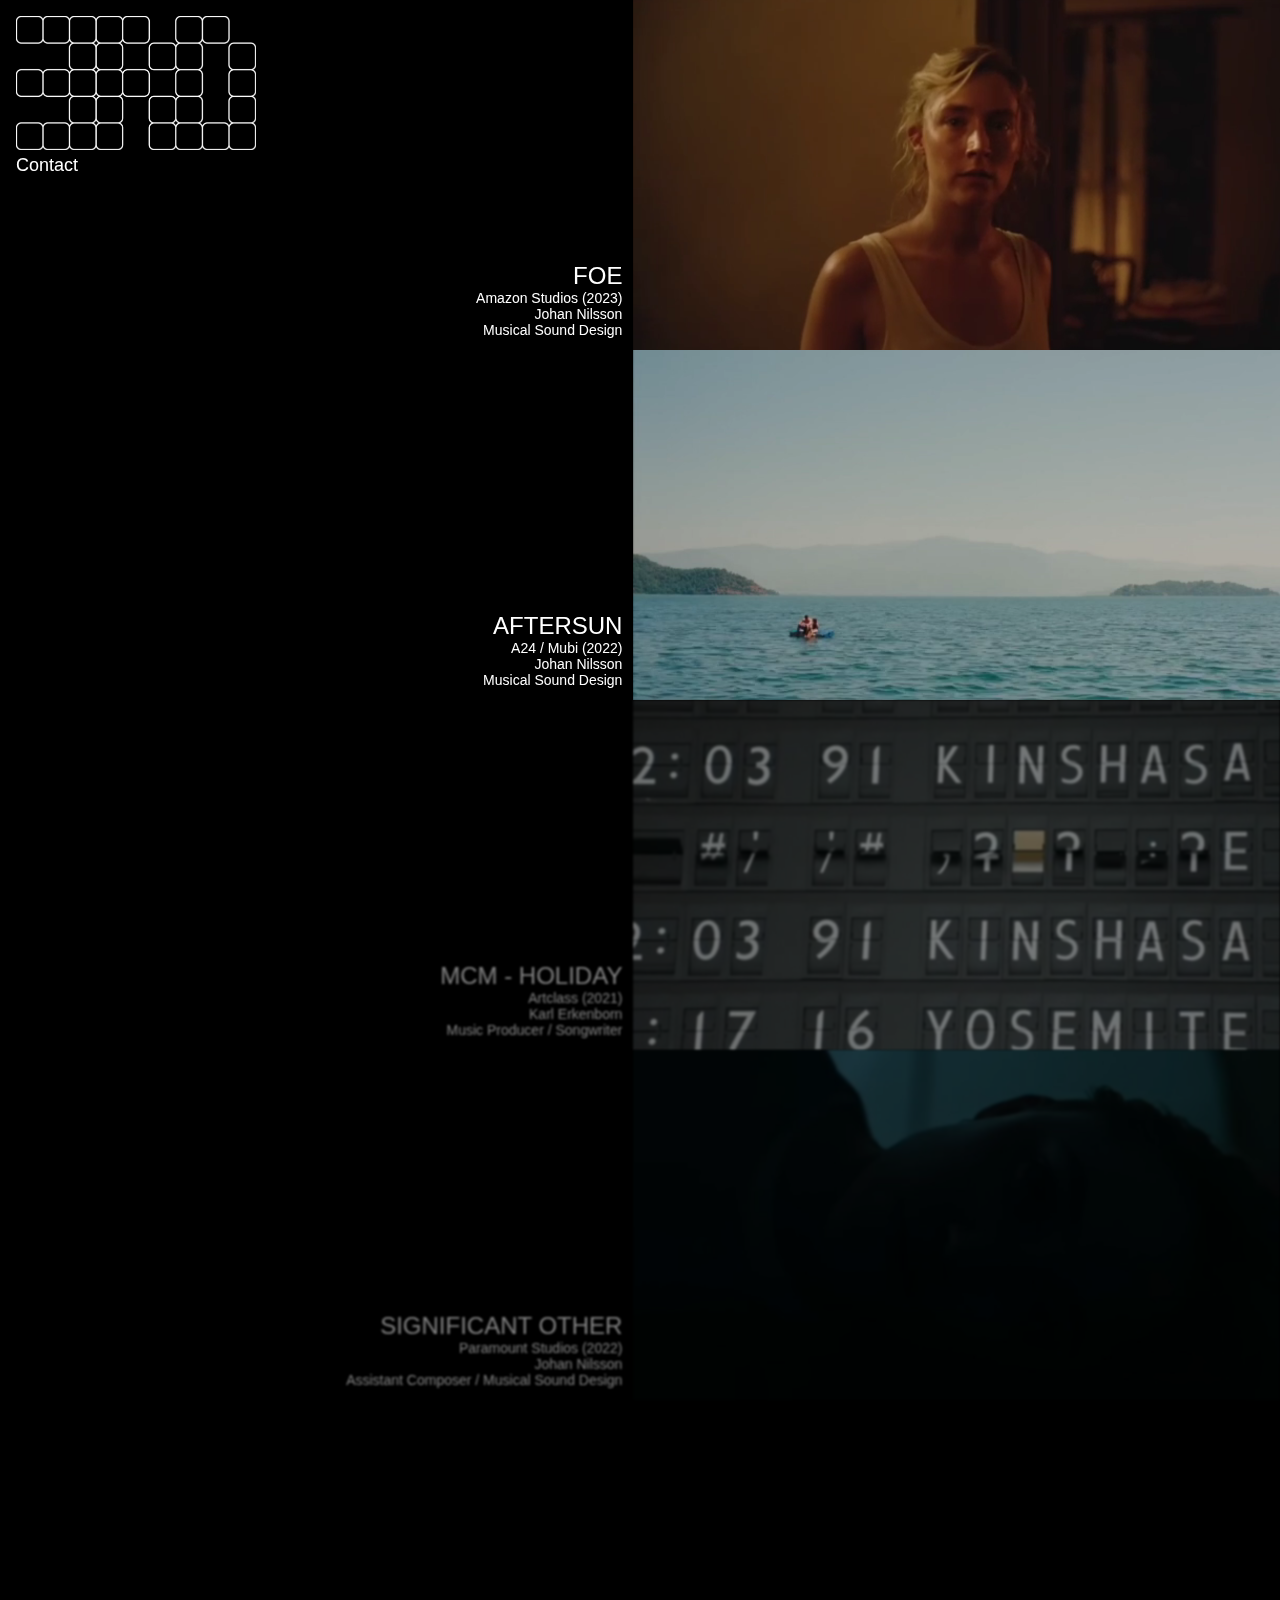
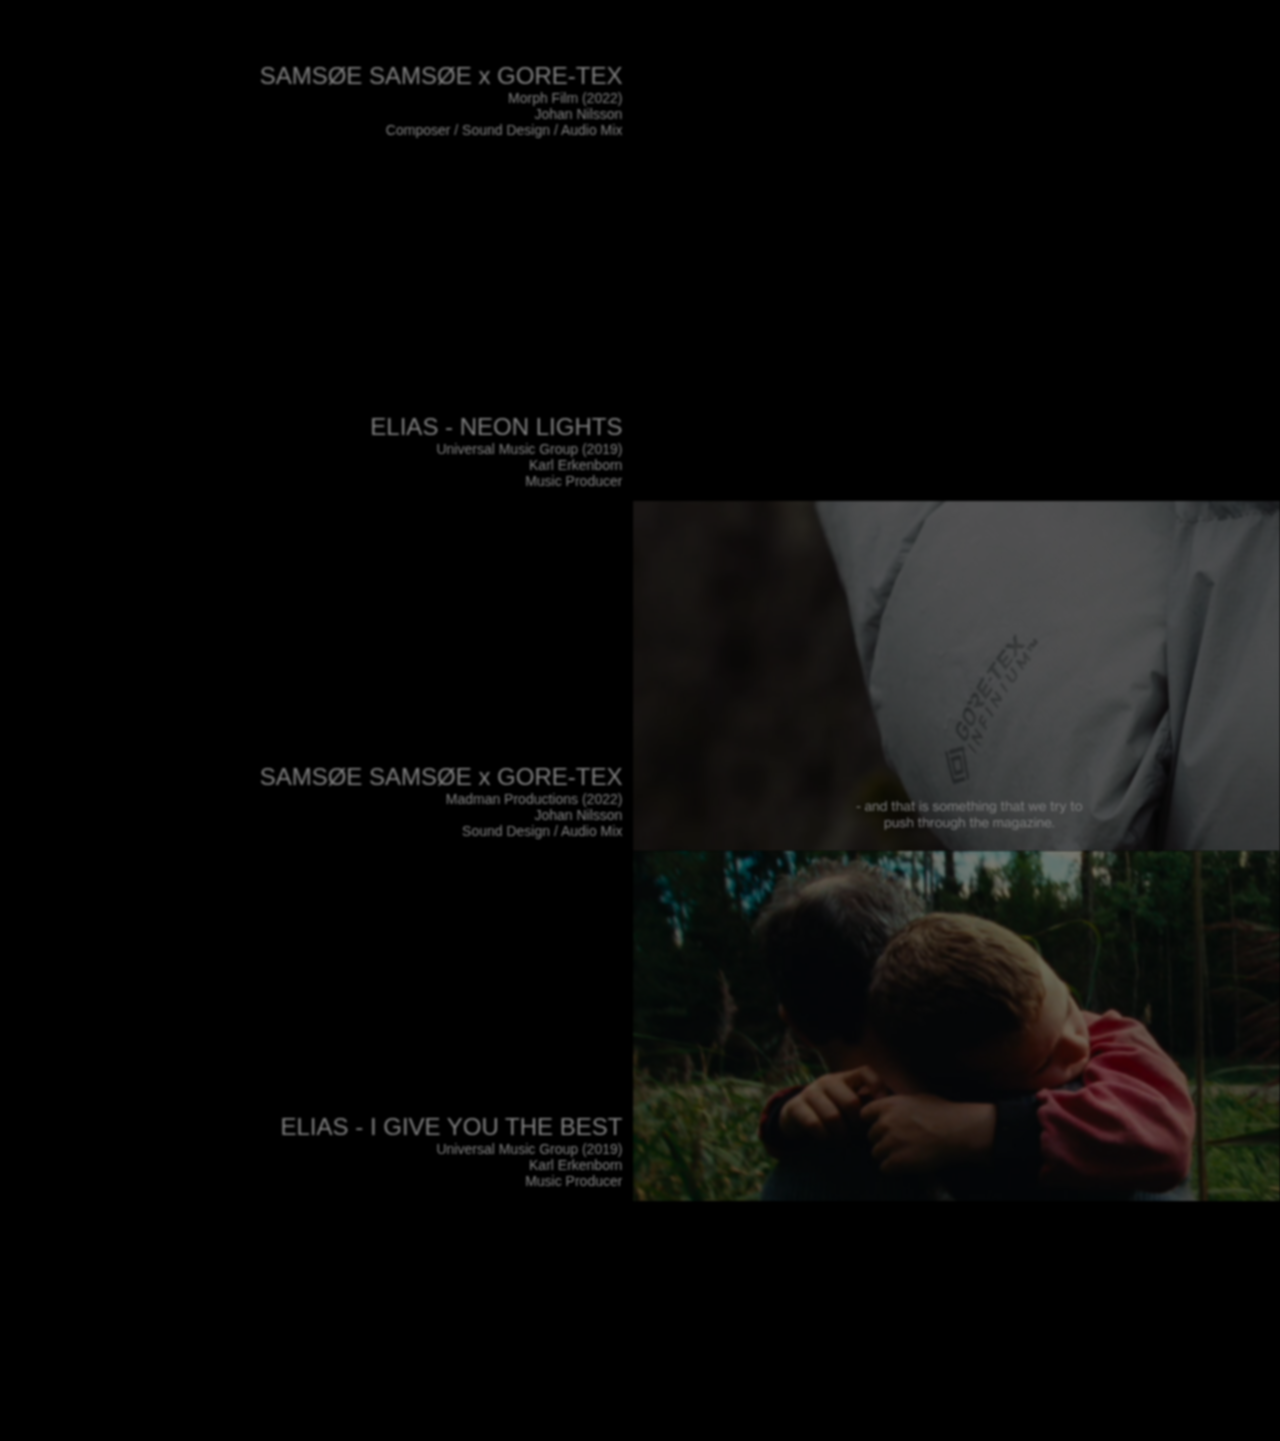
==== commit 32932fe7: "Update index.html" ====
--- a/index.html
+++ b/index.html
@@ -93,7 +93,7 @@
             <div class="resize3">
               <div class="trigger-modal" data-video-id="xgCy5Y_bi2Q">
                 <video class="feature-video" width="100%" height="100%" autoplay muted loop playsinline>
-                  <source src="assets/trailers/foe_trailer_480.mov" type="video/mp4" />
+                  <source src="assets/trailers/foe_trailer2_480.mov" type="video/mp4" />
                 </video>
               </div>
             </div>
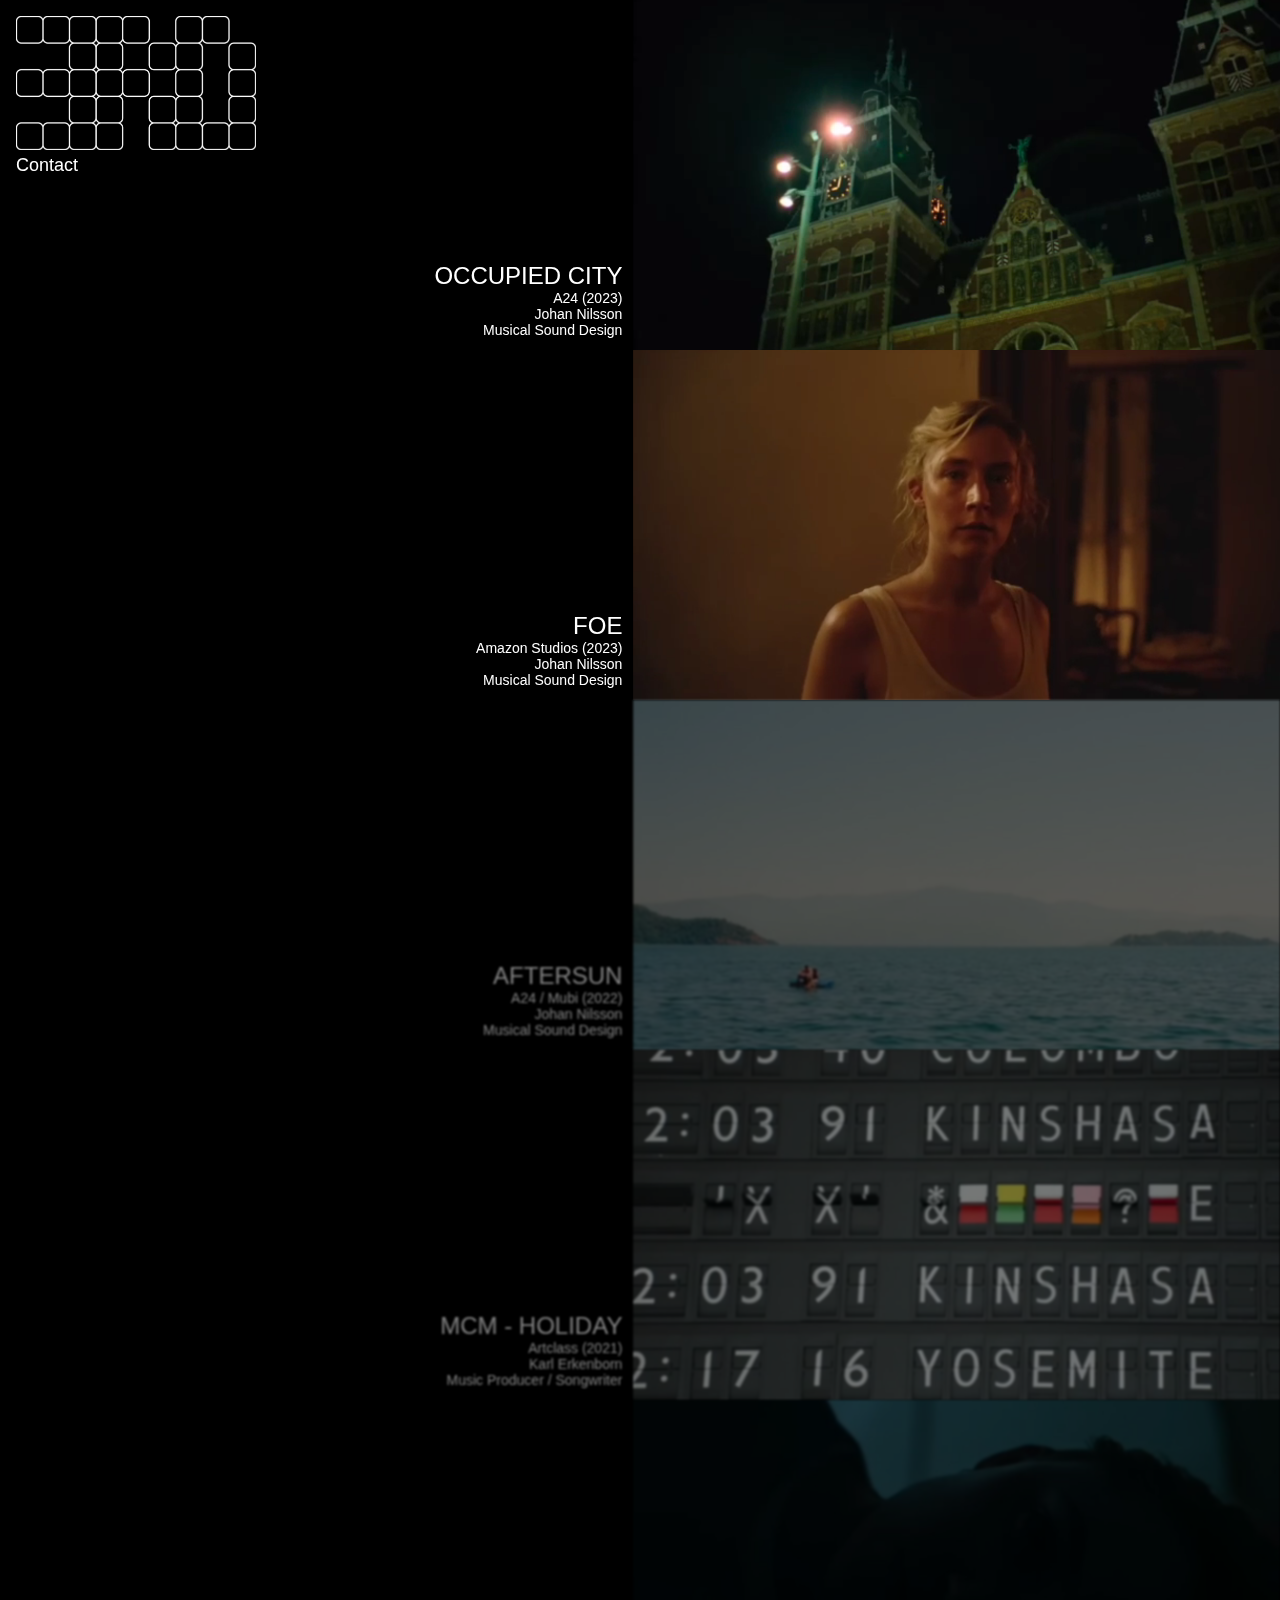
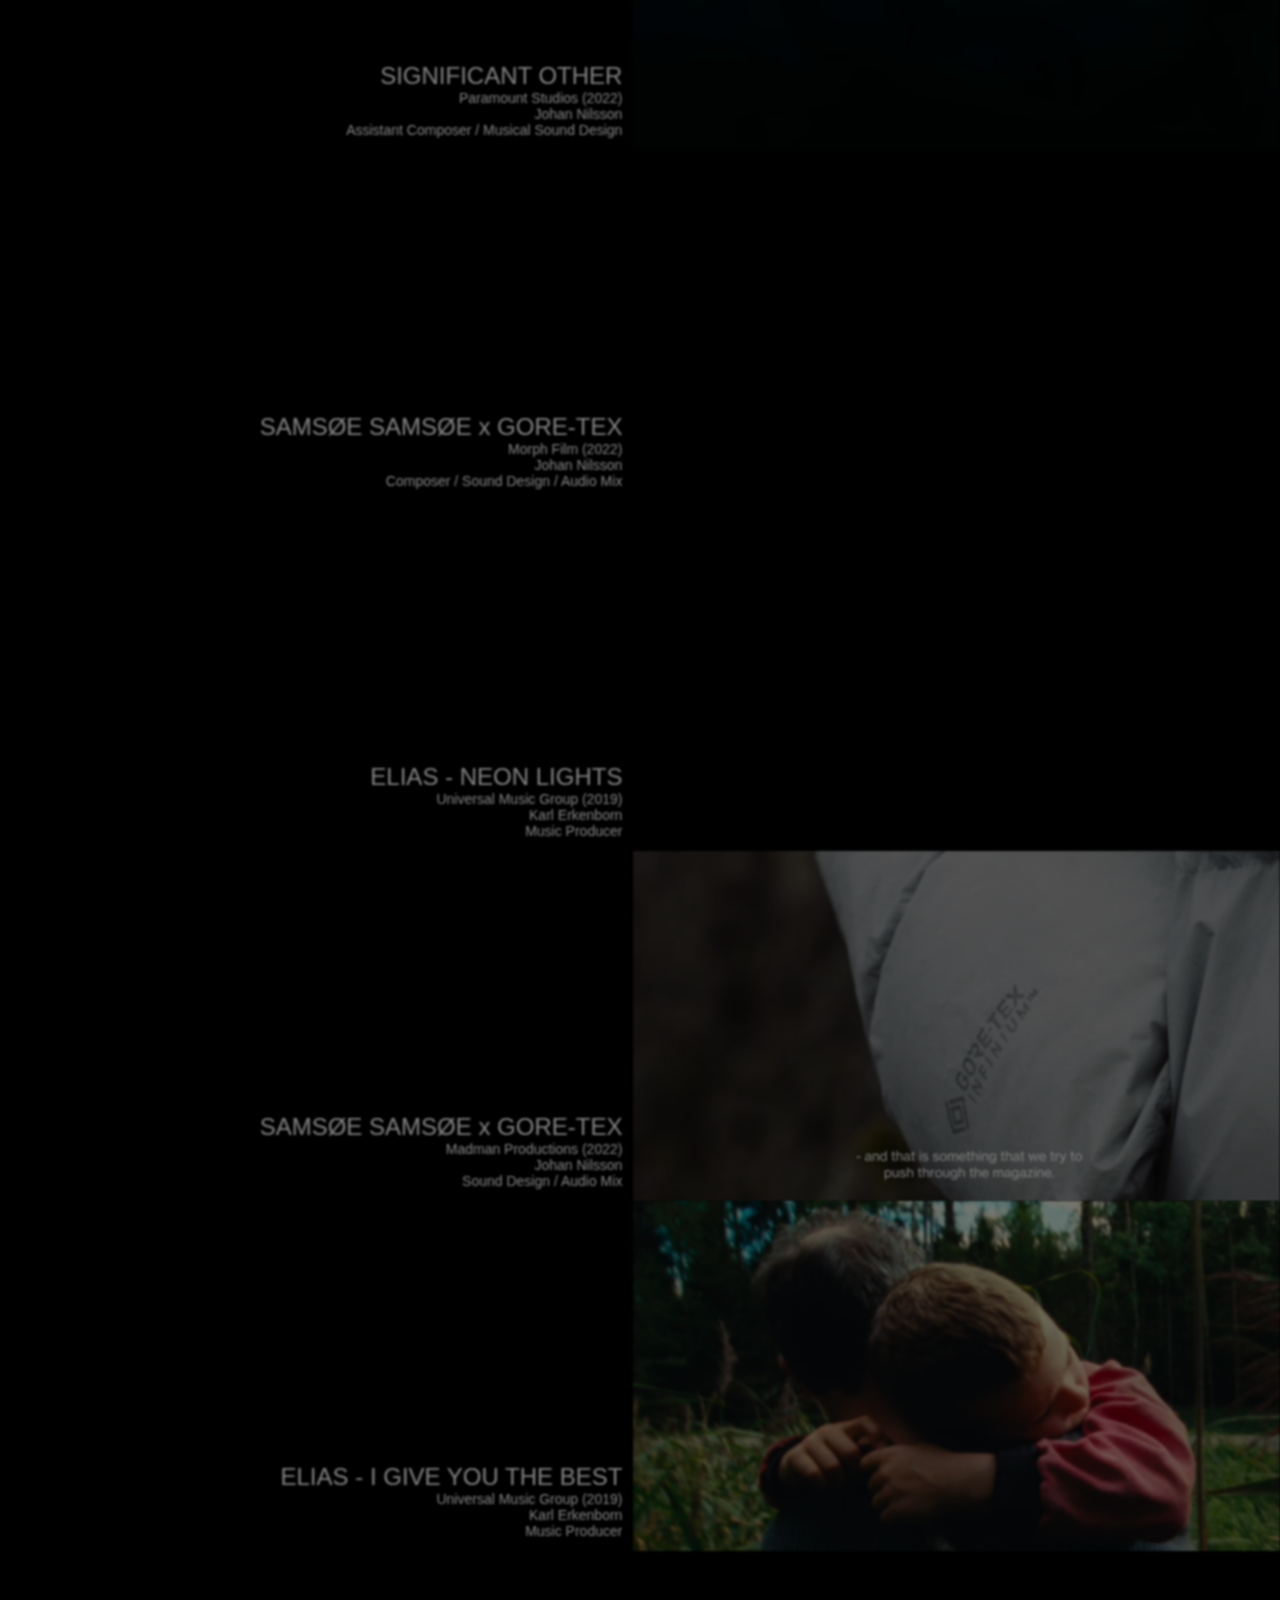
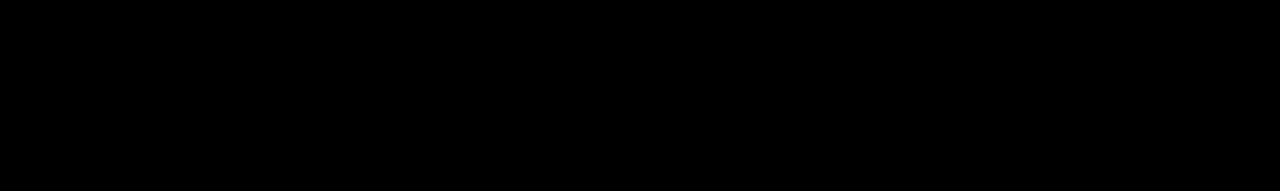
==== commit 6aa6feec: "Update index.html" ====
--- a/index.html
+++ b/index.html
@@ -75,6 +75,34 @@
   <div class="fade-in container">
 
     <ul>
+
+            <li class="list-item">
+        <div class="main">
+          <section class="left section">
+            <div class="videoinfo">
+              <h1>OCCUPIED CITY</h1>
+              <p>A24 (2023)</p>
+              <p>Johan Nilsson
+                <br />
+                Musical Sound Design
+              </p>
+            </div>
+
+          </section>
+
+          <section class="right section">
+            <div class="resize3">
+              <div class="trigger-modal" data-video-id="baPbH44aNj8">
+                <video class="feature-video" width="100%" height="100%" autoplay muted loop playsinline>
+                  <source src="assets/trailers/occupied-city_trailer_480.mov" type="video/mp4" />
+                </video>
+              </div>
+            </div>
+          </section>
+        </div>
+      </li>
+
+      
           <li class="list-item">
         <div class="main">
           <section class="left section">
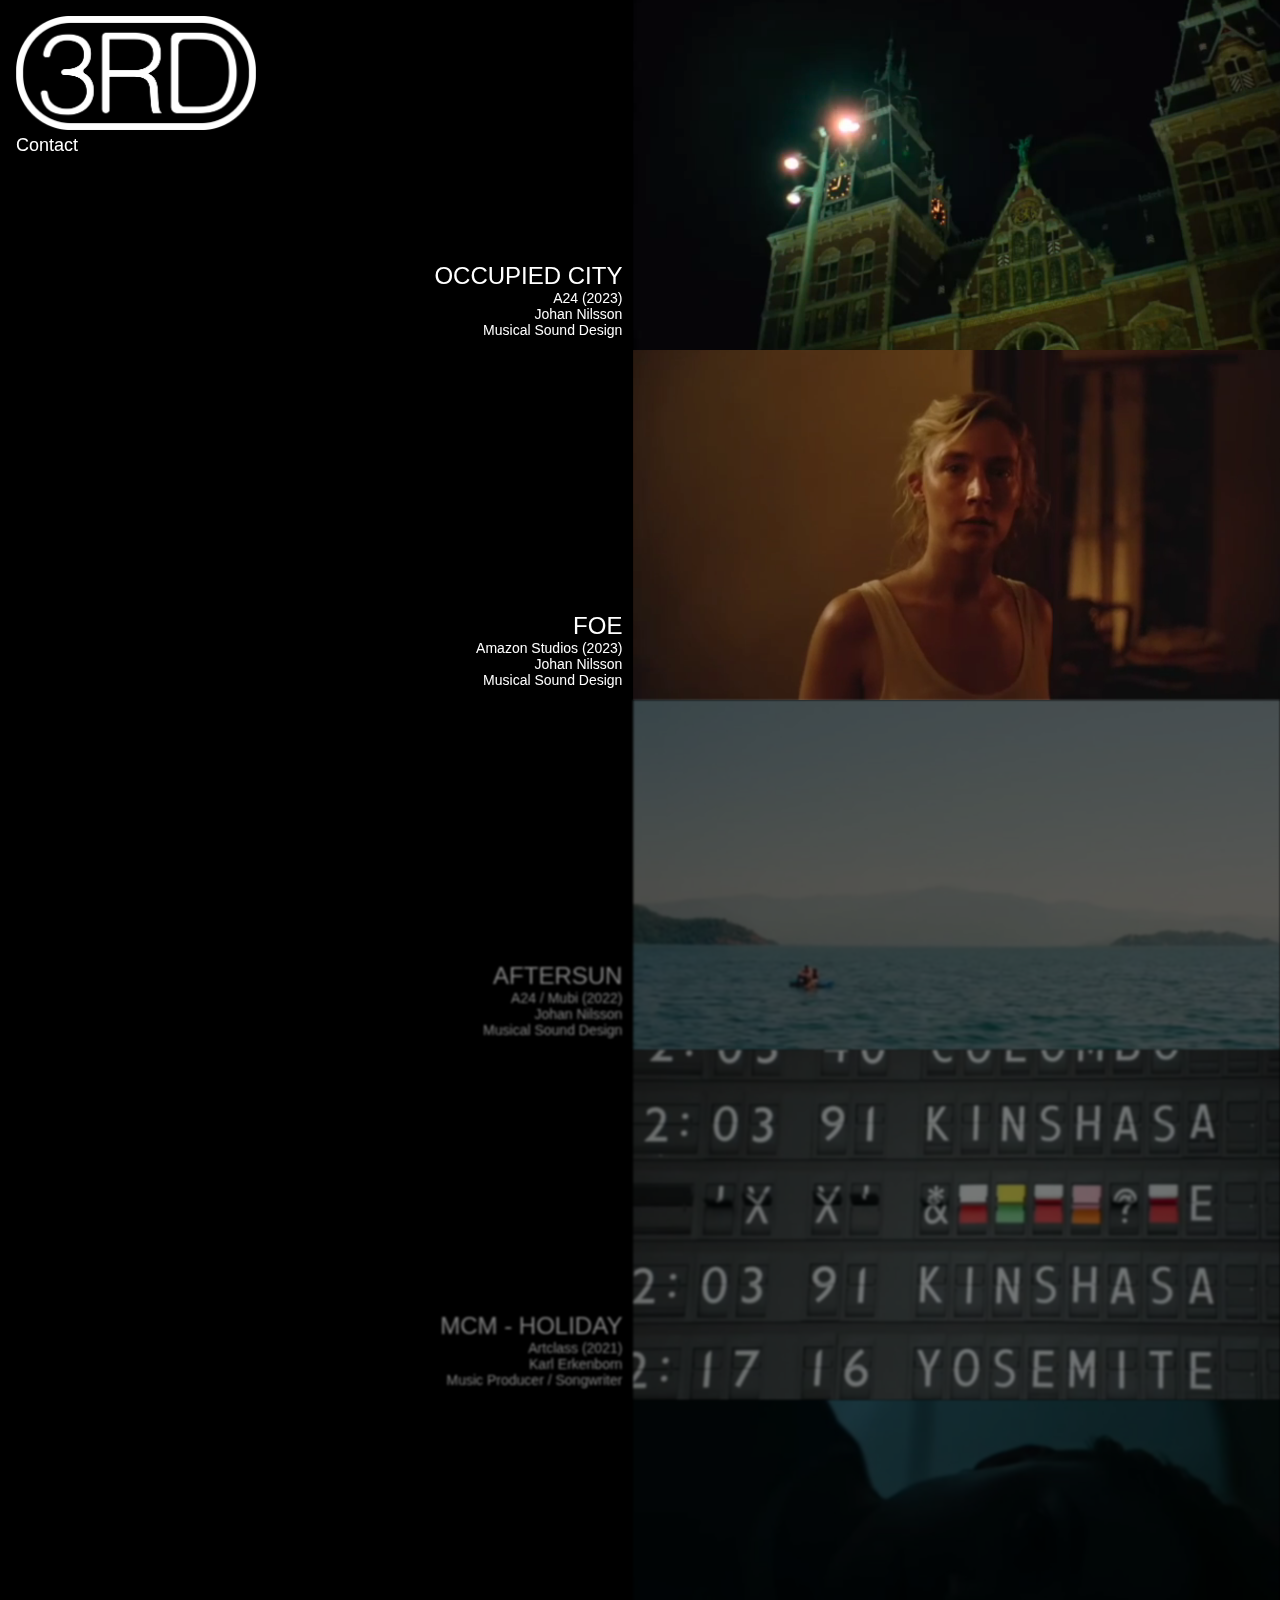
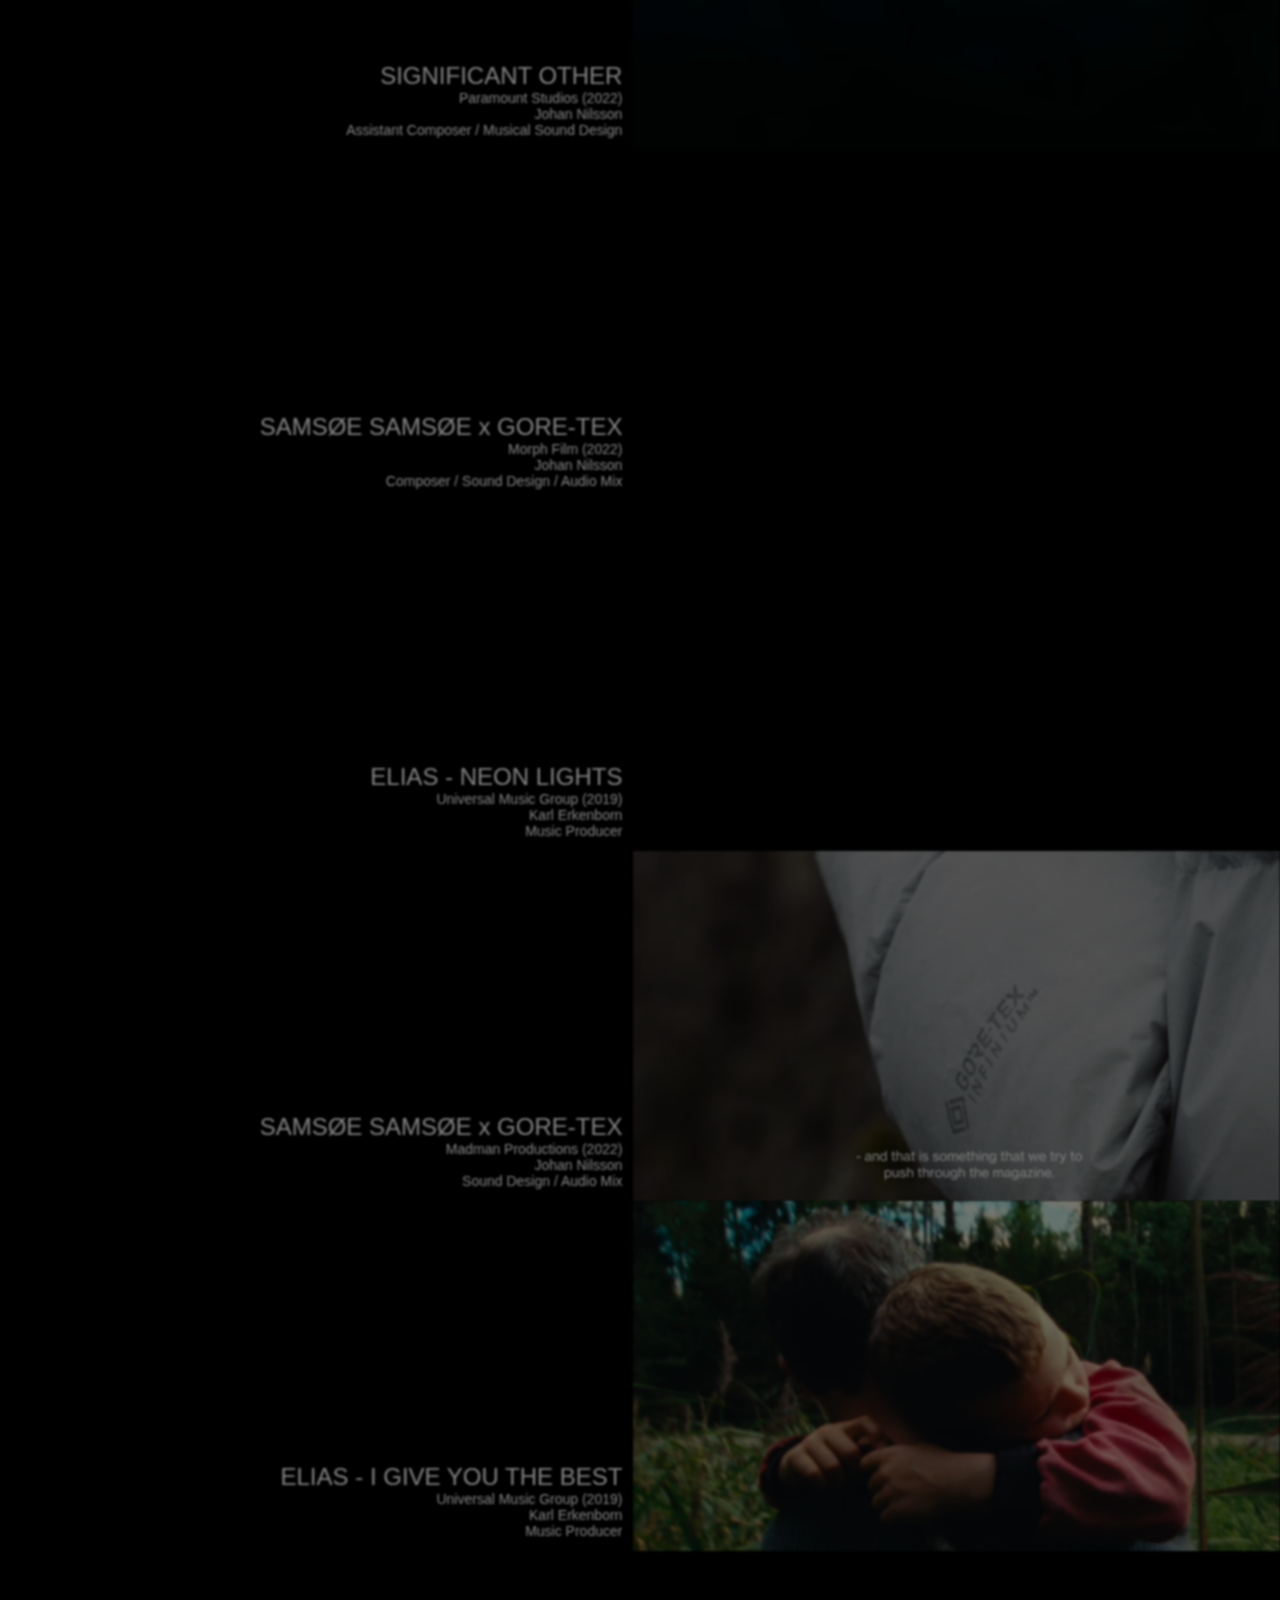
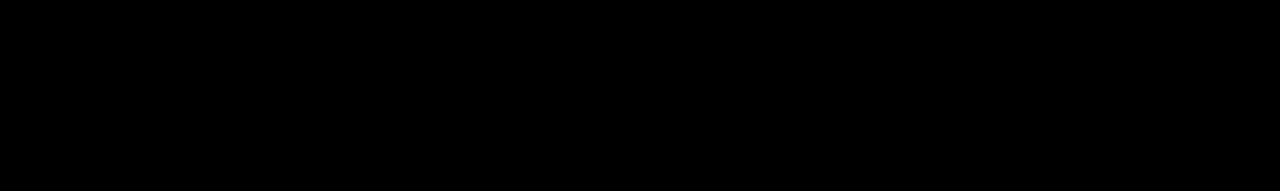
==== commit 23287de5: "Update index.html" ====
--- a/index.html
+++ b/index.html
@@ -27,7 +27,7 @@
 
   <header>
     <a class="logoDesktop" href="javascript:window.location.href=window.location.href">
-      <img src="assets/3rd-logo-main.png" alt="3RD Logo" class="logoDesktop">
+      <img src="assets/3rd-logo-white.png" alt="3RD Logo" class="logoDesktop">
     </a>
     <h2 class="alignment">
 
